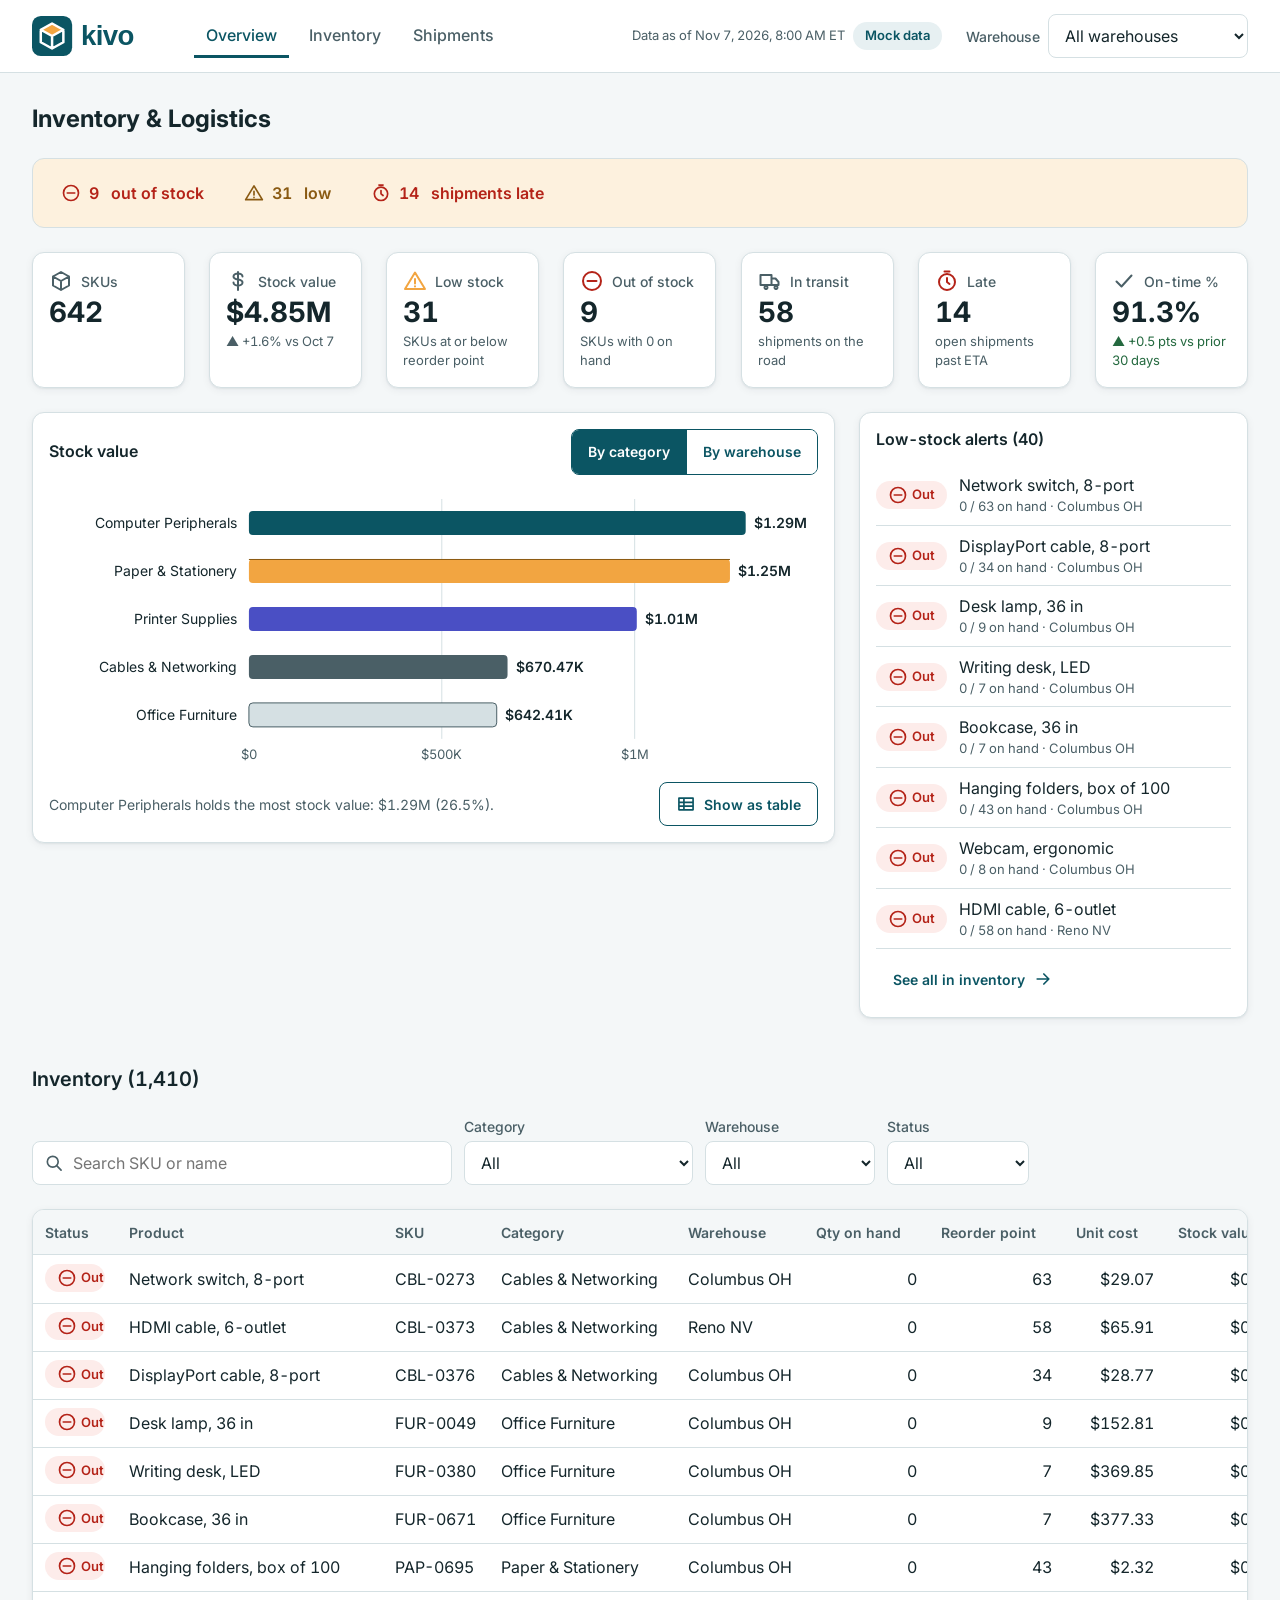
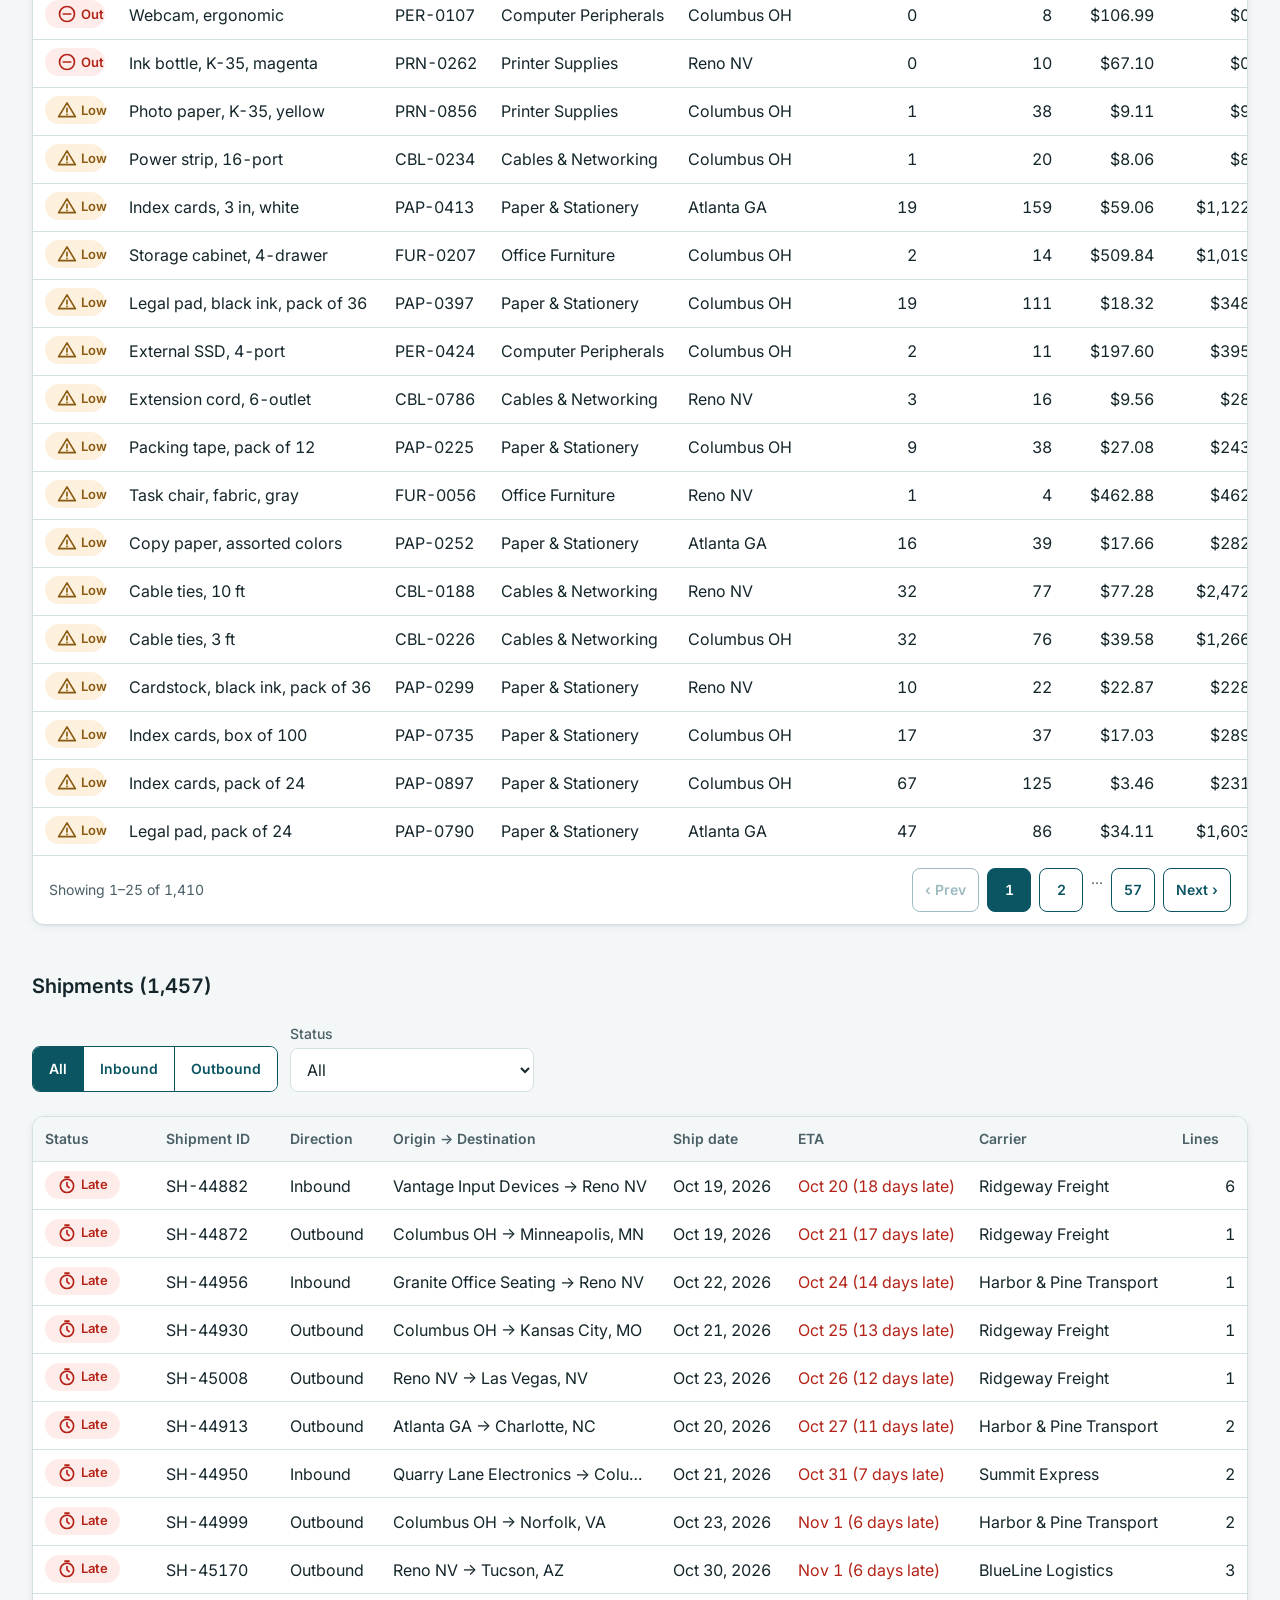
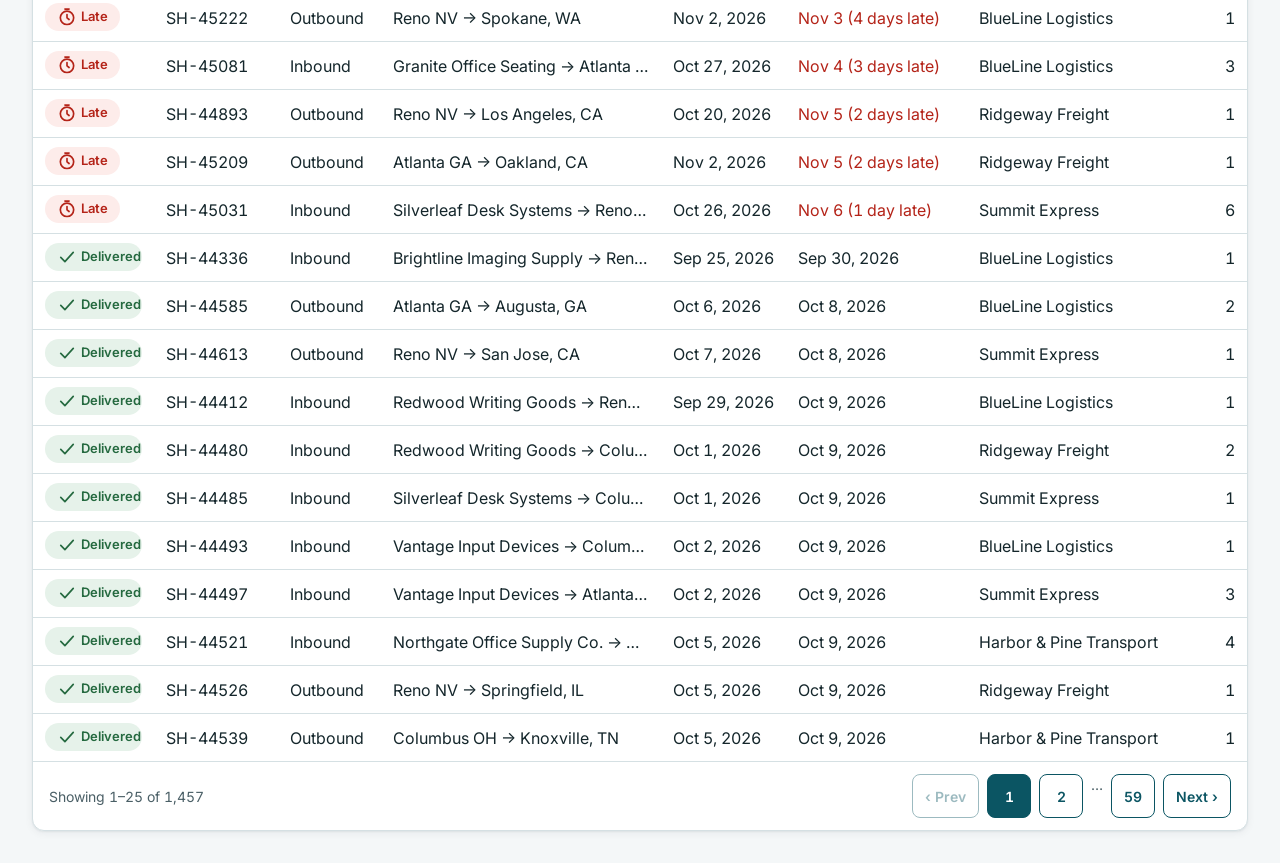
==== index.html @ 6fc989bb "Add dashboard v1 Builds v1 exactly from SPEC.md: all 8 Must features (KPI tiles, warehouse switcher," ====
<!doctype html>
<html lang="en">
<head>
  <meta charset="utf-8">
  <meta name="viewport" content="width=device-width, initial-scale=1">
  <title>Kivo · Inventory & Logistics</title>
  <meta name="description" content="Kivo inventory and logistics dashboard (mock data).">
  <link rel="icon" type="image/svg+xml" href="assets/logo-icon.svg">
  <link rel="apple-touch-icon" href="assets/logo.png">
  <link rel="preconnect" href="https://fonts.googleapis.com">
  <link rel="preconnect" href="https://fonts.gstatic.com" crossorigin>
  <link rel="stylesheet" href="https://fonts.googleapis.com/css2?family=Inter:wght@400;500;600;700&display=swap">
  <link rel="stylesheet" href="css/styles.css">
  <script type="module" src="js/main.js"></script>
</head>
<body>
  <svg xmlns="http://www.w3.org/2000/svg" class="sprite" aria-hidden="true" focusable="false">
    <symbol id="i-box" viewBox="0 0 24 24"><path d="M12 3 20 7.5v9L12 21l-8-4.5v-9Z M4 7.5 12 12l8-4.5 M12 12v9"/></symbol>
    <symbol id="i-dollar" viewBox="0 0 24 24"><path d="M12 3v18 M16.5 7.5c0-1.7-2-3-4.5-3s-4.5 1.3-4.5 3 2 2.6 4.5 3 4.5 1.3 4.5 3-2 3-4.5 3-4.5-1.3-4.5-3"/></symbol>
    <symbol id="i-warn" viewBox="0 0 24 24"><path d="M12 3.5 22 20H2Z M12 10v4.5 M12 17.2v.3"/></symbol>
    <symbol id="i-out" viewBox="0 0 24 24"><circle cx="12" cy="12" r="9"/><path d="M7.5 12h9"/></symbol>
    <symbol id="i-truck" viewBox="0 0 24 24"><path d="M2.5 6h11v10h-11Z M13.5 9.5h4l3 3.5V16h-7 M6.5 18.5a1.5 1.5 0 1 0 0-.01 M16.5 18.5a1.5 1.5 0 1 0 0-.01"/></symbol>
    <symbol id="i-clock" viewBox="0 0 24 24"><circle cx="12" cy="13" r="8"/><path d="M12 9v4l2.5 2 M9.5 2.5h5"/></symbol>
    <symbol id="i-check" viewBox="0 0 24 24"><path d="M4.5 12.5 9.5 17.5 19.5 6.5"/></symbol>
    <symbol id="i-calendar" viewBox="0 0 24 24"><path d="M3.5 5.5h17v15h-17Z M3.5 10h17 M8 3v4 M16 3v4"/></symbol>
    <symbol id="i-search" viewBox="0 0 24 24"><circle cx="10.5" cy="10.5" r="6.5"/><path d="m15.5 15.5 5 5"/></symbol>
    <symbol id="i-close" viewBox="0 0 24 24"><path d="M6 6l12 12 M18 6 6 18"/></symbol>
    <symbol id="i-retry" viewBox="0 0 24 24"><path d="M4 12a8 8 0 1 0 2.4-5.7 M4 4v4.5h4.5"/></symbol>
    <symbol id="i-table" viewBox="0 0 24 24"><path d="M3.5 5h17v14h-17Z M3.5 10h17 M3.5 14.5h17 M9.5 5v14"/></symbol>
    <symbol id="i-arrow" viewBox="0 0 24 24"><path d="M5 12h14 M13 6l6 6-6 6"/></symbol>
  </svg>

  <a class="skip-link" href="#main">Skip to content</a>

  <header class="site-header">
    <div class="site-header__inner">
      <a class="brand" href="#overview" aria-label="Kivo, go to overview">
        <img src="assets/logo.svg" alt="Kivo" width="138" height="40">
      </a>
      <nav class="section-nav" aria-label="Sections">
        <a href="#overview" class="section-nav__link" aria-current="true">Overview</a>
        <a href="#inventory" class="section-nav__link">Inventory</a>
        <a href="#shipments" class="section-nav__link">Shipments</a>
      </nav>
      <p class="data-asof">
        <span id="data-asof-text">Data as of …</span>
        <span class="badge badge--mock">Mock data</span>
        <span class="badge badge--stale" id="stale-badge" hidden>Stale</span>
      </p>
      <div class="wh-switch">
        <label for="wh-select">Warehouse</label>
        <select id="wh-select">
          <option value="ALL">All warehouses</option>
        </select>
      </div>
    </div>
  </header>

  <div class="banner banner--error" id="error-banner" role="alert" hidden>
    <svg class="icon" aria-hidden="true"><use href="#i-warn"/></svg>
    <span id="error-text">Couldn't load dashboard data.</span>
    <button type="button" class="btn btn--primary" id="retry-btn">
      <svg class="icon" aria-hidden="true"><use href="#i-retry"/></svg>Retry
    </button>
  </div>

  <main id="main" class="page">
    <p class="visually-hidden" id="live" aria-live="polite"></p>

    <section id="overview" class="section" aria-labelledby="overview-title">
      <h1 id="overview-title" class="page-title">Inventory &amp; Logistics</h1>

      <div class="alerts-strip" id="alerts-strip" hidden>
        <button type="button" class="alerts-strip__item status-text--out" data-action="filter-out">
          <svg class="icon" aria-hidden="true"><use href="#i-out"/></svg><span data-count="out">0</span>&nbsp;out of stock
        </button>
        <button type="button" class="alerts-strip__item status-text--low" data-action="filter-low">
          <svg class="icon" aria-hidden="true"><use href="#i-warn"/></svg><span data-count="low">0</span>&nbsp;low
        </button>
        <button type="button" class="alerts-strip__item status-text--late" data-action="filter-late">
          <svg class="icon" aria-hidden="true"><use href="#i-clock"/></svg><span data-count="late">0</span>&nbsp;shipments late
        </button>
      </div>

      <ul class="kpis" id="kpis" aria-label="Key figures"></ul>

      <div class="overview-grid">
        <section class="card chart-card" aria-labelledby="chart-title">
          <div class="card__head">
            <h3 id="chart-title" class="card__title">Stock value</h3>
            <div class="segmented" role="group" aria-label="Group stock value">
              <button type="button" class="segmented__btn" data-chart-mode="category" aria-pressed="true">By category</button>
              <button type="button" class="segmented__btn" data-chart-mode="warehouse" aria-pressed="false">By warehouse</button>
            </div>
          </div>
          <div class="chart" id="chart"></div>
          <div class="chart-table" id="chart-table" hidden></div>
          <div class="chart-foot">
            <p class="chart-summary" id="chart-summary"></p>
            <button type="button" class="btn btn--secondary" id="chart-table-toggle" aria-pressed="false">
              <svg class="icon" aria-hidden="true"><use href="#i-table"/></svg><span>Show as table</span>
            </button>
          </div>
        </section>

        <section class="card alerts-panel" aria-labelledby="alerts-title">
          <div class="card__head">
            <h3 id="alerts-title" class="card__title">Low-stock alerts (<span id="alerts-count">0</span>)</h3>
          </div>
          <ul class="alerts-list" id="alerts-list"></ul>
          <button type="button" class="btn btn--ghost" id="alerts-see-all">
            See all in inventory<svg class="icon" aria-hidden="true"><use href="#i-arrow"/></svg>
          </button>
        </section>
      </div>
    </section>

    <section id="inventory" class="section" aria-labelledby="inventory-title">
      <h2 id="inventory-title" class="section__title">Inventory (<span id="inv-count">0</span>)</h2>
      <div class="filters" role="search">
        <div class="field field--search">
          <label for="inv-search" class="visually-hidden">Search SKU or name</label>
          <svg class="icon field__icon" aria-hidden="true"><use href="#i-search"/></svg>
          <input id="inv-search" type="search" placeholder="Search SKU or name" autocomplete="off">
        </div>
        <div class="field">
          <label for="inv-category">Category</label>
          <select id="inv-category"><option value="">All</option></select>
        </div>
        <div class="field">
          <label for="inv-warehouse">Warehouse <span class="field__note" id="inv-wh-note" hidden>(set in header)</span></label>
          <select id="inv-warehouse"><option value="">All</option></select>
        </div>
        <div class="field">
          <label for="inv-status">Status</label>
          <select id="inv-status">
            <option value="">All</option>
            <option value="in">In stock</option>
            <option value="low">Low</option>
            <option value="out">Out</option>
            <option value="lowout">Low + Out</option>
          </select>
        </div>
        <button type="button" class="btn btn--ghost" id="inv-clear" hidden>Clear filters</button>
      </div>
      <div class="card table-card" id="inv-card"></div>
    </section>

    <section id="shipments" class="section" aria-labelledby="shipments-title">
      <h2 id="shipments-title" class="section__title">Shipments (<span id="sh-count">0</span>)</h2>
      <div class="filters">
        <div class="segmented" role="group" aria-label="Direction">
          <button type="button" class="segmented__btn" data-direction="" aria-pressed="true">All</button>
          <button type="button" class="segmented__btn" data-direction="inbound" aria-pressed="false">Inbound</button>
          <button type="button" class="segmented__btn" data-direction="outbound" aria-pressed="false">Outbound</button>
        </div>
        <div class="field">
          <label for="sh-status">Status</label>
          <select id="sh-status">
            <option value="">All</option>
            <option value="scheduled">Scheduled</option>
            <option value="in_transit">In transit</option>
            <option value="late">Late</option>
            <option value="delivered">Delivered (last 30 days)</option>
          </select>
        </div>
        <button type="button" class="btn btn--ghost" id="sh-clear" hidden>Clear filters</button>
      </div>
      <div class="card table-card" id="sh-card"></div>
    </section>
  </main>

  <dialog class="detail" id="detail" aria-labelledby="detail-title">
    <div class="detail__head">
      <h2 id="detail-title" class="detail__title"></h2>
      <button type="button" class="btn btn--ghost" id="detail-close">
        <svg class="icon" aria-hidden="true"><use href="#i-close"/></svg>Close
      </button>
    </div>
    <div class="detail__body" id="detail-body"></div>
  </dialog>
</body>
</html>
---- css/styles.css ----
/* Kivo Inventory & Logistics dashboard. Every value comes from SPEC.md §5. */
@layer reset, tokens, layout, components, utilities;

@layer reset {
  *, *::before, *::after { box-sizing: border-box; }
  * { margin: 0; }
  html { -webkit-text-size-adjust: 100%; text-size-adjust: 100%; }
  body { min-height: 100vh; line-height: 1.5; -webkit-font-smoothing: antialiased; }
  img, svg { display: block; max-width: 100%; }
  input, button, select { font: inherit; color: inherit; }
  table { border-collapse: collapse; }
  dialog { padding: 0; border: 0; }
}

@layer tokens {
  :root {
    /* Palette (SPEC §5.2): the only 17 colours allowed */
    --teal-700: #0B5563;
    --teal-800: #08414C;
    --teal-50: #E7F0F2;
    --amber-500: #F2A541;
    --amber-800: #8A5A12;
    --amber-50: #FDF1DE;
    --indigo-600: #4A4FC4;
    --green-700: #24693F;
    --green-50: #E6F2EA;
    --red-700: #B42318;
    --red-800: #8F1D13;
    --red-50: #FDECEA;
    --ink-900: #14262B;
    --ink-600: #4A5F66;
    --line-200: #D5E0E3;
    --page-50: #F4F7F8;
    --white: #FFFFFF;

    /* Spacing scale (SPEC §5.5) */
    --space-1: 4px;
    --space-2: 8px;
    --space-3: 12px;
    --space-4: 16px;
    --space-5: 24px;
    --space-6: 32px;
    --space-7: 48px;

    /* Radius */
    --radius-card: 12px;
    --radius-control: 8px;
    --radius-pill: 999px;
    --radius-dialog: 16px;

    /* Shadow (ink-900 transparency only) */
    --shadow-card: 0 1px 2px rgba(20, 38, 43, 0.06), 0 2px 8px rgba(20, 38, 43, 0.06);
    --shadow-dialog: 0 2px 4px rgba(20, 38, 43, 0.12), 0 4px 16px rgba(20, 38, 43, 0.12);
    --backdrop: rgba(20, 38, 43, 0.4);

    /* Type (SPEC §5.4): phone → desktop via clamp() */
    --font: "Inter", system-ui, "Segoe UI", Roboto, Arial, sans-serif;
    --fs-kpi: clamp(28px, 1.6vw + 18px, 32px);
    --fs-h1: clamp(20px, 1vw + 14px, 24px);
    --fs-h2: clamp(18px, 0.5vw + 15px, 20px);
    --fs-body: 16px;
    --fs-label: 14px;
    --fs-caption: 13px;

    /* Sizes */
    --target: 44px;
    --icon-inline: 20px;
    --icon-kpi: 24px;
    --header-h: 72px;
    --row-h: 48px;
    --page-pad: var(--space-4);
    --gap: var(--space-4);
    --max-w: 1360px;

    --ease: cubic-bezier(0.16, 1, 0.3, 1);
  }

  @media (min-width: 600px) {
    :root { --page-pad: var(--space-5); --gap: var(--space-5); --row-h: 56px; }
  }
  @media (min-width: 1024px) {
    :root { --page-pad: var(--space-6); --row-h: 48px; }
  }
}

@layer layout {
  body {
    font-family: var(--font);
    font-size: var(--fs-body);
    color: var(--ink-900);
    background: var(--page-50);
    font-variant-numeric: tabular-nums;
  }

  .site-header {
    position: sticky;
    inset-block-start: 0;
    z-index: 20;
    background: var(--white);
    border-block-end: 1px solid var(--line-200);
  }
  .site-header__inner {
    max-width: var(--max-w);
    margin-inline: auto;
    padding-inline: var(--page-pad);
    display: grid;
    grid-template-columns: auto 1fr;
    grid-template-areas:
      "brand asof"
      "wh wh"
      "nav nav";
    align-items: center;
    column-gap: var(--space-4);
  }
  .brand { grid-area: brand; padding-block: var(--space-3); }
  .data-asof { grid-area: asof; justify-self: end; }
  .wh-switch { grid-area: wh; padding-block-end: var(--space-2); }
  .section-nav { grid-area: nav; }

  @media (min-width: 600px) {
    .site-header__inner {
      grid-template-columns: auto 1fr auto;
      grid-template-areas:
        "brand asof wh"
        "nav nav nav";
    }
    .wh-switch { padding-block-end: 0; }
  }
  @media (min-width: 1024px) {
    .site-header__inner {
      min-height: var(--header-h);
      grid-template-columns: auto auto 1fr auto;
      grid-template-areas: "brand nav asof wh";
      column-gap: var(--space-5);
    }
  }

  .page {
    max-width: var(--max-w);
    margin-inline: auto;
    padding: var(--page-pad);
    display: grid;
    gap: var(--space-7);
  }
  .section { display: grid; gap: var(--gap); scroll-margin-top: 88px; min-width: 0; }

  .kpis {
    list-style: none;
    padding: 0;
    display: grid;
    gap: var(--gap);
    grid-template-columns: repeat(2, minmax(0, 1fr));
  }
  .kpis > li:last-child { grid-column: span 2; }
  @media (min-width: 600px) {
    .kpis { grid-template-columns: repeat(4, minmax(0, 1fr)); }
    .kpis > li:last-child { grid-column: auto; }
  }
  @media (min-width: 1024px) {
    .kpis { grid-template-columns: repeat(12, minmax(0, 1fr)); }
    .kpis > li { grid-column: span 3; }
    .kpis > li:nth-child(n + 5) { grid-column: span 4; }
    .kpis > li:last-child { grid-column: span 4; }
  }
  @media (min-width: 1280px) {
    .kpis { grid-template-columns: repeat(7, minmax(0, 1fr)); }
    .kpis > li, .kpis > li:nth-child(n + 5), .kpis > li:last-child { grid-column: auto; }
  }

  .overview-grid { display: grid; gap: var(--gap); min-width: 0; }
  @media (min-width: 1024px) {
    .overview-grid { grid-template-columns: repeat(12, minmax(0, 1fr)); align-items: start; }
    .chart-card { grid-column: span 8; }
    .alerts-panel { grid-column: span 4; }
  }

  .filters { display: flex; flex-wrap: wrap; gap: var(--space-3); align-items: end; }
}

@layer components {
  /* Focus ring (SPEC §6.11) */
  :focus-visible { outline: 3px solid var(--teal-700); outline-offset: 2px; }

  ::selection { background: var(--teal-50); color: var(--ink-900); }

  .icon {
    inline-size: var(--icon-inline);
    block-size: var(--icon-inline);
    flex: none;
    fill: none;
    stroke: currentColor;
    stroke-width: 2;
    stroke-linecap: round;
    stroke-linejoin: round;
  }

  .skip-link {
    position: absolute;
    inset-inline-start: var(--space-4);
    inset-block-start: -100px;
    z-index: 50;
    background: var(--teal-700);
    color: var(--white);
    padding: var(--space-3) var(--space-4);
    border-radius: var(--radius-control);
    min-height: var(--target);
  }
  .skip-link:focus { inset-block-start: var(--space-2); }

  /* Header pieces */
  .brand { display: inline-flex; align-items: center; min-height: var(--target); }
  .brand img { block-size: 40px; inline-size: auto; }

  .section-nav {
    display: flex;
    gap: var(--space-2);
    overflow-x: auto;
    scrollbar-width: none;
    border-block-start: 1px solid var(--line-200);
  }
  @media (min-width: 1024px) { .section-nav { border-block-start: 0; overflow: visible; } }
  .section-nav__link {
    display: inline-flex;
    align-items: center;
    min-height: var(--target);
    padding-inline: var(--space-3);
    color: var(--ink-600);
    font-size: var(--fs-body);
    font-weight: 500;
    text-decoration: none;
    white-space: nowrap;
    border-block-end: 3px solid transparent;
    transition: color 150ms var(--ease), border-color 150ms var(--ease);
  }
  .section-nav__link:hover { color: var(--teal-700); }
  .section-nav__link[aria-current="true"] { color: var(--teal-700); border-block-end-color: var(--teal-700); }

  .data-asof {
    display: flex;
    flex-wrap: wrap;
    justify-content: flex-end;
    align-items: center;
    gap: var(--space-2);
    font-size: var(--fs-caption);
    color: var(--ink-600);
    text-align: end;
  }

  .wh-switch { display: flex; align-items: center; gap: var(--space-2); }
  .wh-switch label { font-size: var(--fs-label); font-weight: 500; color: var(--ink-600); }
  .wh-switch select { flex: 1; min-width: 200px; }
  @media (min-width: 600px) { .wh-switch select { flex: none; } }

  select, input[type="search"] {
    min-height: var(--target);
    border: 1px solid var(--line-200);
    border-radius: var(--radius-control);
    background-color: var(--white);
    color: var(--ink-900);
    padding-inline: var(--space-3);
    font-size: var(--fs-body);
  }
  select { cursor: pointer; padding-inline-end: var(--space-6); }
  select:hover, input[type="search"]:hover { border-color: var(--ink-600); }
  select:disabled { opacity: 0.4; cursor: not-allowed; }

  /* Badges */
  .badge {
    display: inline-flex;
    align-items: center;
    gap: var(--space-1);
    min-height: 28px;
    padding-inline: var(--space-3);
    border-radius: var(--radius-pill);
    font-size: var(--fs-caption);
    font-weight: 600;
    white-space: nowrap;
  }
  .badge--mock { background: var(--teal-50); color: var(--teal-700); }
  .badge--stale { background: var(--amber-50); color: var(--amber-800); }
  .badge--in, .badge--delivered { background: var(--green-50); color: var(--green-700); }
  .badge--low { background: var(--amber-50); color: var(--amber-800); }
  .badge--low .icon { color: var(--amber-800); }
  .badge--out, .badge--late { background: var(--red-50); color: var(--red-700); }
  .badge--in_transit, .badge--scheduled { background: var(--teal-50); color: var(--teal-700); }

  .status-text--out, .status-text--late { color: var(--red-700); }
  .status-text--low { color: var(--amber-800); }

  /* Buttons (SPEC §6.11) */
  .btn {
    display: inline-flex;
    align-items: center;
    justify-content: center;
    gap: var(--space-2);
    min-height: var(--target);
    min-width: 96px;
    padding-inline: var(--space-4);
    border-radius: var(--radius-control);
    border: 1px solid transparent;
    font-size: var(--fs-label);
    font-weight: 600;
    cursor: pointer;
    background: transparent;
    transition: background-color 150ms var(--ease), color 150ms var(--ease), transform 100ms var(--ease);
  }
  .btn:active { transform: scale(0.98); }
  .btn[aria-disabled="true"], .btn:disabled { opacity: 0.4; cursor: not-allowed; }
  .btn--primary { background: var(--teal-700); color: var(--white); }
  .btn--primary:hover, .btn--primary:active { background: var(--teal-800); }
  .btn--secondary { background: var(--white); color: var(--teal-700); border-color: var(--teal-700); }
  .btn--secondary:hover { background: var(--teal-50); }
  .btn--ghost { color: var(--teal-700); }
  .btn--ghost:hover { background: var(--teal-50); }

  .segmented { display: inline-flex; border: 1px solid var(--teal-700); border-radius: var(--radius-control); overflow: hidden; }
  .segmented__btn {
    min-height: var(--target);
    min-width: 44px;
    padding-inline: var(--space-4);
    border: 0;
    background: var(--white);
    color: var(--teal-700);
    font-size: var(--fs-label);
    font-weight: 600;
    cursor: pointer;
    transition: background-color 150ms var(--ease);
  }
  .segmented__btn + .segmented__btn { border-inline-start: 1px solid var(--teal-700); }
  .segmented__btn:hover { background: var(--teal-50); }
  .segmented__btn[aria-pressed="true"] { background: var(--teal-700); color: var(--white); }

  /* Titles */
  .page-title { font-size: var(--fs-h1); font-weight: 700; line-height: 1.2; }
  .section__title { font-size: var(--fs-h2); font-weight: 600; line-height: 1.3; }
  .card__title { font-size: var(--fs-body); font-weight: 600; line-height: 1.3; }

  /* Banners */
  .banner {
    display: flex;
    flex-wrap: wrap;
    align-items: center;
    gap: var(--space-3);
    max-width: var(--max-w);
    margin: var(--space-4) auto 0;
    margin-inline: max(var(--page-pad), calc((100% - var(--max-w)) / 2 + var(--page-pad)));
    padding: var(--space-3) var(--space-4);
    border-radius: var(--radius-card);
  }
  .banner--error { background: var(--red-50); color: var(--red-700); border: 1px solid var(--red-700); }
  .banner--error span { flex: 1 1 200px; }

  /* Alerts strip */
  .alerts-strip {
    display: flex;
    flex-wrap: wrap;
    gap: var(--space-2) var(--space-4);
    background: var(--amber-50);
    border: 1px solid var(--line-200);
    border-radius: var(--radius-card);
    padding: var(--space-3) var(--space-4);
  }
  .alerts-strip[hidden] { display: none; }
  .alerts-strip__item {
    display: inline-flex;
    align-items: center;
    gap: var(--space-2);
    min-height: var(--target);
    padding-inline: var(--space-3);
    border: 0;
    border-radius: var(--radius-control);
    background: transparent;
    font-size: var(--fs-body);
    font-weight: 600;
    cursor: pointer;
  }
  .alerts-strip__item:hover { background: var(--white); }
  @media (max-width: 599px) {
    .alerts-strip { flex-direction: column; }
    .alerts-strip__item { width: 100%; }
  }

  /* Cards */
  .card {
    background: var(--white);
    border: 1px solid var(--line-200);
    border-radius: var(--radius-card);
    box-shadow: var(--shadow-card);
    min-width: 0;
  }
  .card__head {
    display: flex;
    flex-wrap: wrap;
    justify-content: space-between;
    align-items: center;
    gap: var(--space-3);
    padding: var(--space-4);
  }

  /* KPI tiles (SPEC §6.3) */
  .kpi { container-type: inline-size; height: 100%; }
  .kpi__body {
    display: grid;
    align-content: start;
    gap: var(--space-1);
    min-height: 112px;
    height: 100%;
    width: 100%;
    padding: var(--space-4);
    text-align: start;
    background: var(--white);
    border: 1px solid var(--line-200);
    border-radius: var(--radius-card);
    box-shadow: var(--shadow-card);
  }
  button.kpi__body { cursor: pointer; transition: border-color 150ms var(--ease); }
  button.kpi__body:hover { border-color: var(--teal-700); }
  .kpi__label {
    display: flex;
    align-items: center;
    gap: var(--space-2);
    font-size: var(--fs-label);
    font-weight: 500;
    color: var(--ink-600);
  }
  .kpi__label .icon { inline-size: var(--icon-kpi); block-size: var(--icon-kpi); }
  .kpi__icon--low { color: var(--amber-500); }
  .kpi__icon--out, .kpi__icon--late { color: var(--red-700); }
  .kpi__value { font-size: var(--fs-kpi); font-weight: 700; line-height: 1.1; color: var(--ink-900); }
  .kpi__delta { font-size: var(--fs-caption); color: var(--ink-600); }
  .delta--up { color: var(--green-700); }
  .delta--down { color: var(--red-700); }
  .delta--neutral { color: var(--ink-600); }
  @container (max-width: 160px) { .kpi__value { font-size: 28px; } }

  /* Chart (SPEC §6.9) */
  .chart { padding: 0 var(--space-4); }
  .chart svg { width: 100%; height: auto; overflow: visible; }
  .chart .bar { cursor: pointer; }
  .chart .bar:focus { outline: none; }
  .chart .bar:focus-visible .bar__rect { stroke: var(--teal-700); stroke-width: 3; }
  .chart .bar__label { font-size: 14px; fill: var(--ink-900); font-family: var(--font); }
  .chart .bar__value { font-size: 14px; font-weight: 600; fill: var(--ink-900); font-family: var(--font); }
  .chart .axis-label { font-size: 13px; fill: var(--ink-600); font-family: var(--font); }
  .chart .gridline { stroke: var(--line-200); stroke-width: 1; }
  .chart-wrap { position: relative; }
  .tooltip {
    position: absolute;
    z-index: 30;
    max-width: 260px;
    padding: var(--space-2) var(--space-3);
    background: var(--white);
    color: var(--ink-900);
    border: 1px solid var(--line-200);
    border-radius: var(--radius-control);
    box-shadow: var(--shadow-dialog);
    font-size: var(--fs-label);
    pointer-events: none;
    animation: fade 150ms var(--ease);
  }
  .chart-foot {
    display: flex;
    flex-wrap: wrap;
    justify-content: space-between;
    align-items: center;
    gap: var(--space-3);
    padding: var(--space-4);
  }
  .chart-summary { font-size: var(--fs-label); color: var(--ink-600); flex: 1 1 240px; }
  .chart-table { padding: 0 var(--space-4); overflow-x: auto; }

  /* Alerts panel (SPEC §6.8) */
  .alerts-panel { display: grid; }
  .alerts-panel > .btn { justify-self: start; margin: var(--space-2) var(--space-4) var(--space-4); }
  .alerts-list { list-style: none; padding: 0 var(--space-4); }
  .alerts-list li {
    display: grid;
    grid-template-columns: auto minmax(0, 1fr);
    column-gap: var(--space-3);
    align-items: center;
    min-height: 56px;
    padding-block: var(--space-2);
    border-block-end: 1px solid var(--line-200);
  }
  .alerts-list .badge { grid-row: span 2; }
  .alerts-list__name { white-space: nowrap; overflow: hidden; text-overflow: ellipsis; font-size: var(--fs-body); }
  .alerts-list__meta { font-size: var(--fs-caption); color: var(--ink-600); }
  .alerts-list__empty { color: var(--green-700); display: flex; gap: var(--space-2); align-items: center; padding-block: var(--space-4); }

  /* Fields */
  .field { display: grid; gap: var(--space-1); }
  .field label { font-size: var(--fs-label); font-weight: 500; color: var(--ink-600); }
  .field__note { font-weight: 400; font-size: var(--fs-caption); }
  .field--search { position: relative; flex: 1 1 280px; max-width: 420px; }
  .field--search input { width: 100%; min-width: 0; padding-inline-start: 40px; }
  .field__icon { position: absolute; inset-inline-start: var(--space-3); inset-block-end: 12px; color: var(--ink-600); }
  @media (max-width: 599px) {
    .filters > .field, .filters > .segmented { flex: 1 1 100%; max-width: none; }
    .filters select { width: 100%; }
    .segmented__btn { flex: 1; }
  }

  /* Tables (SPEC §6.5, §6.6) */
  .table-card { overflow: hidden; }
  .table-scroll { overflow-x: auto; }
  .data-table { width: 100%; font-size: var(--fs-body); }
  .data-table caption { text-align: start; }
  .data-table th {
    position: sticky;
    inset-block-start: 0;
    background: var(--page-50);
    color: var(--ink-600);
    font-size: var(--fs-label);
    font-weight: 600;
    text-align: start;
    white-space: nowrap;
    border-block-end: 1px solid var(--line-200);
    padding: 0;
  }
  .data-table th.num, .data-table td.num { text-align: end; }
  .sort-btn {
    display: inline-flex;
    align-items: center;
    gap: var(--space-1);
    width: 100%;
    min-height: var(--target);
    padding: 0 var(--space-3);
    border: 0;
    background: transparent;
    color: inherit;
    font: inherit;
    cursor: pointer;
    justify-content: inherit;
  }
  th.num .sort-btn { justify-content: flex-end; }
  .sort-btn:hover { color: var(--teal-700); }
  .sort-btn__arrow { font-size: 12px; min-width: 12px; }
  .data-table td {
    height: var(--row-h);
    padding: 0 var(--space-3);
    border-block-end: 1px solid var(--line-200);
    white-space: nowrap;
  }
  .data-table td.truncate { max-width: 280px; overflow: hidden; text-overflow: ellipsis; }
  .data-table tbody tr { cursor: pointer; transition: background-color 150ms var(--ease); }
  .data-table tbody tr:hover, .data-table tbody tr:focus-visible { background: var(--teal-50); }
  .data-table tbody tr:focus-visible { outline-offset: -3px; }
  .eta-late { color: var(--red-700); }

  /* Columns hidden on tablet; they live in the row-detail dialog (SPEC §3) */
  @media (max-width: 1023px) { .data-table .col-desktop { display: none; } }

  /* Card list on phone */
  .card-list { list-style: none; padding: 0; display: none; }
  @media (max-width: 599px) {
    .table-scroll { display: none; }
    .card-list { display: block; }
  }
  .card-list li {
    display: grid;
    gap: var(--space-1);
    padding: var(--space-3) var(--space-4);
    border-block-end: 1px solid var(--line-200);
    cursor: pointer;
    min-height: var(--target);
  }
  .card-list li:hover, .card-list li:focus-visible { background: var(--teal-50); }
  .card-list__name {
    font-weight: 600;
    display: -webkit-box;
    -webkit-line-clamp: 2;
    -webkit-box-orient: vertical;
    overflow: hidden;
  }
  .card-list__meta { font-size: var(--fs-caption); color: var(--ink-600); }
  .card-list__row { display: flex; flex-wrap: wrap; gap: var(--space-2); align-items: center; justify-content: space-between; }

  .pager {
    display: flex;
    flex-wrap: wrap;
    align-items: center;
    justify-content: space-between;
    gap: var(--space-3);
    padding: var(--space-3) var(--space-4);
    font-size: var(--fs-label);
    color: var(--ink-600);
  }
  .pager__btns { display: flex; flex-wrap: wrap; gap: var(--space-2); }
  .pager .btn { min-width: 44px; padding-inline: var(--space-3); }
  .pager .btn[aria-current="page"] { background: var(--teal-700); color: var(--white); }

  .empty {
    display: grid;
    justify-items: center;
    gap: var(--space-3);
    padding: var(--space-7) var(--space-4);
    text-align: center;
    color: var(--ink-600);
  }
  .empty .icon { inline-size: 24px; block-size: 24px; }

  /* Skeletons (SPEC §8) */
  .skeleton {
    background: var(--teal-50);
    border-radius: var(--radius-card);
    animation: pulse 1.2s ease-in-out infinite;
  }
  .skeleton--tile { min-height: 112px; }
  .skeleton--chart { min-height: 280px; margin: 0 var(--space-4) var(--space-4); }
  .skeleton--row { height: 40px; margin: var(--space-2) var(--space-4); border-radius: var(--radius-control); }

  /* Dialog (SPEC §6.7) */
  .detail {
    width: min(560px, calc(100% - 2 * var(--space-4)));
    max-height: calc(100% - 2 * var(--space-6));
    border-radius: var(--radius-dialog);
    background: var(--white);
    color: var(--ink-900);
    box-shadow: var(--shadow-dialog);
  }
  .detail[open] { animation: fade 150ms var(--ease); }
  .detail::backdrop { background: var(--backdrop); }
  @media (max-width: 599px) {
    .detail { width: 100%; max-width: 100%; height: 100%; max-height: 100%; border-radius: 0; }
  }
  .detail__head {
    position: sticky;
    inset-block-start: 0;
    display: flex;
    justify-content: space-between;
    align-items: center;
    gap: var(--space-3);
    padding: var(--space-4);
    background: var(--white);
    border-block-end: 1px solid var(--line-200);
  }
  .detail__title { font-size: var(--fs-h2); font-weight: 600; }
  .detail__body { padding: var(--space-4); display: grid; gap: var(--space-4); }
  .detail dl { display: grid; grid-template-columns: minmax(120px, auto) 1fr; gap: var(--space-2) var(--space-4); }
  .detail dt { color: var(--ink-600); font-size: var(--fs-label); font-weight: 500; }
  .detail dd { overflow-wrap: anywhere; }
  .detail h3 { font-size: var(--fs-body); font-weight: 600; }
  .detail ul { padding-inline-start: var(--space-5); display: grid; gap: var(--space-1); }

  @keyframes pulse { 50% { opacity: 0.5; } }
  @keyframes fade { from { opacity: 0; } to { opacity: 1; } }
}

@layer utilities {
  .visually-hidden {
    position: absolute !important;
    width: 1px;
    height: 1px;
    padding: 0;
    margin: -1px;
    overflow: hidden;
    clip: rect(0 0 0 0);
    white-space: nowrap;
    border: 0;
  }
  [hidden] { display: none !important; }
  .sprite { position: absolute; width: 0; height: 0; overflow: hidden; }

  @media (prefers-reduced-motion: reduce) {
    *, *::before, *::after {
      animation-duration: 0.01ms !important;
      animation-iteration-count: 1 !important;
      transition-duration: 0.01ms !important;
      scroll-behavior: auto !important;
    }
    .btn:active { transform: none; }
  }
  html { scroll-behavior: smooth; }
}
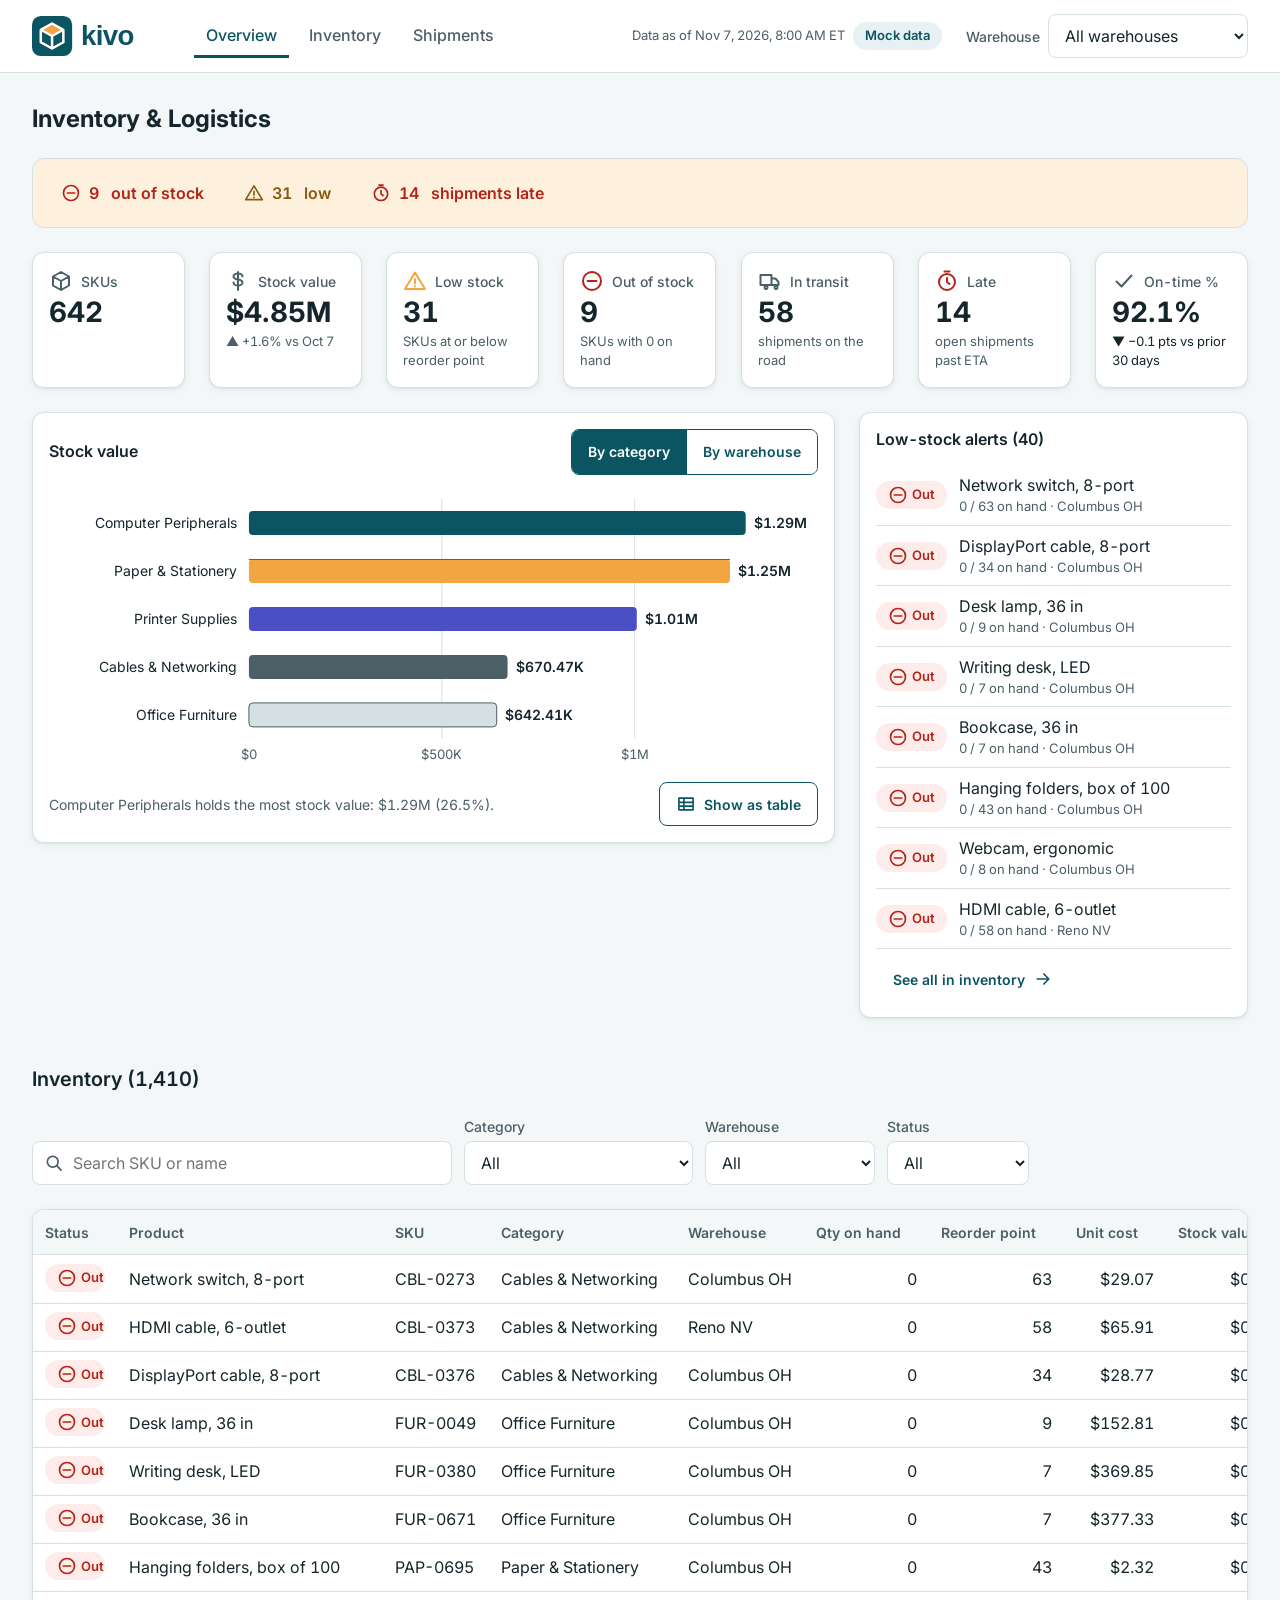
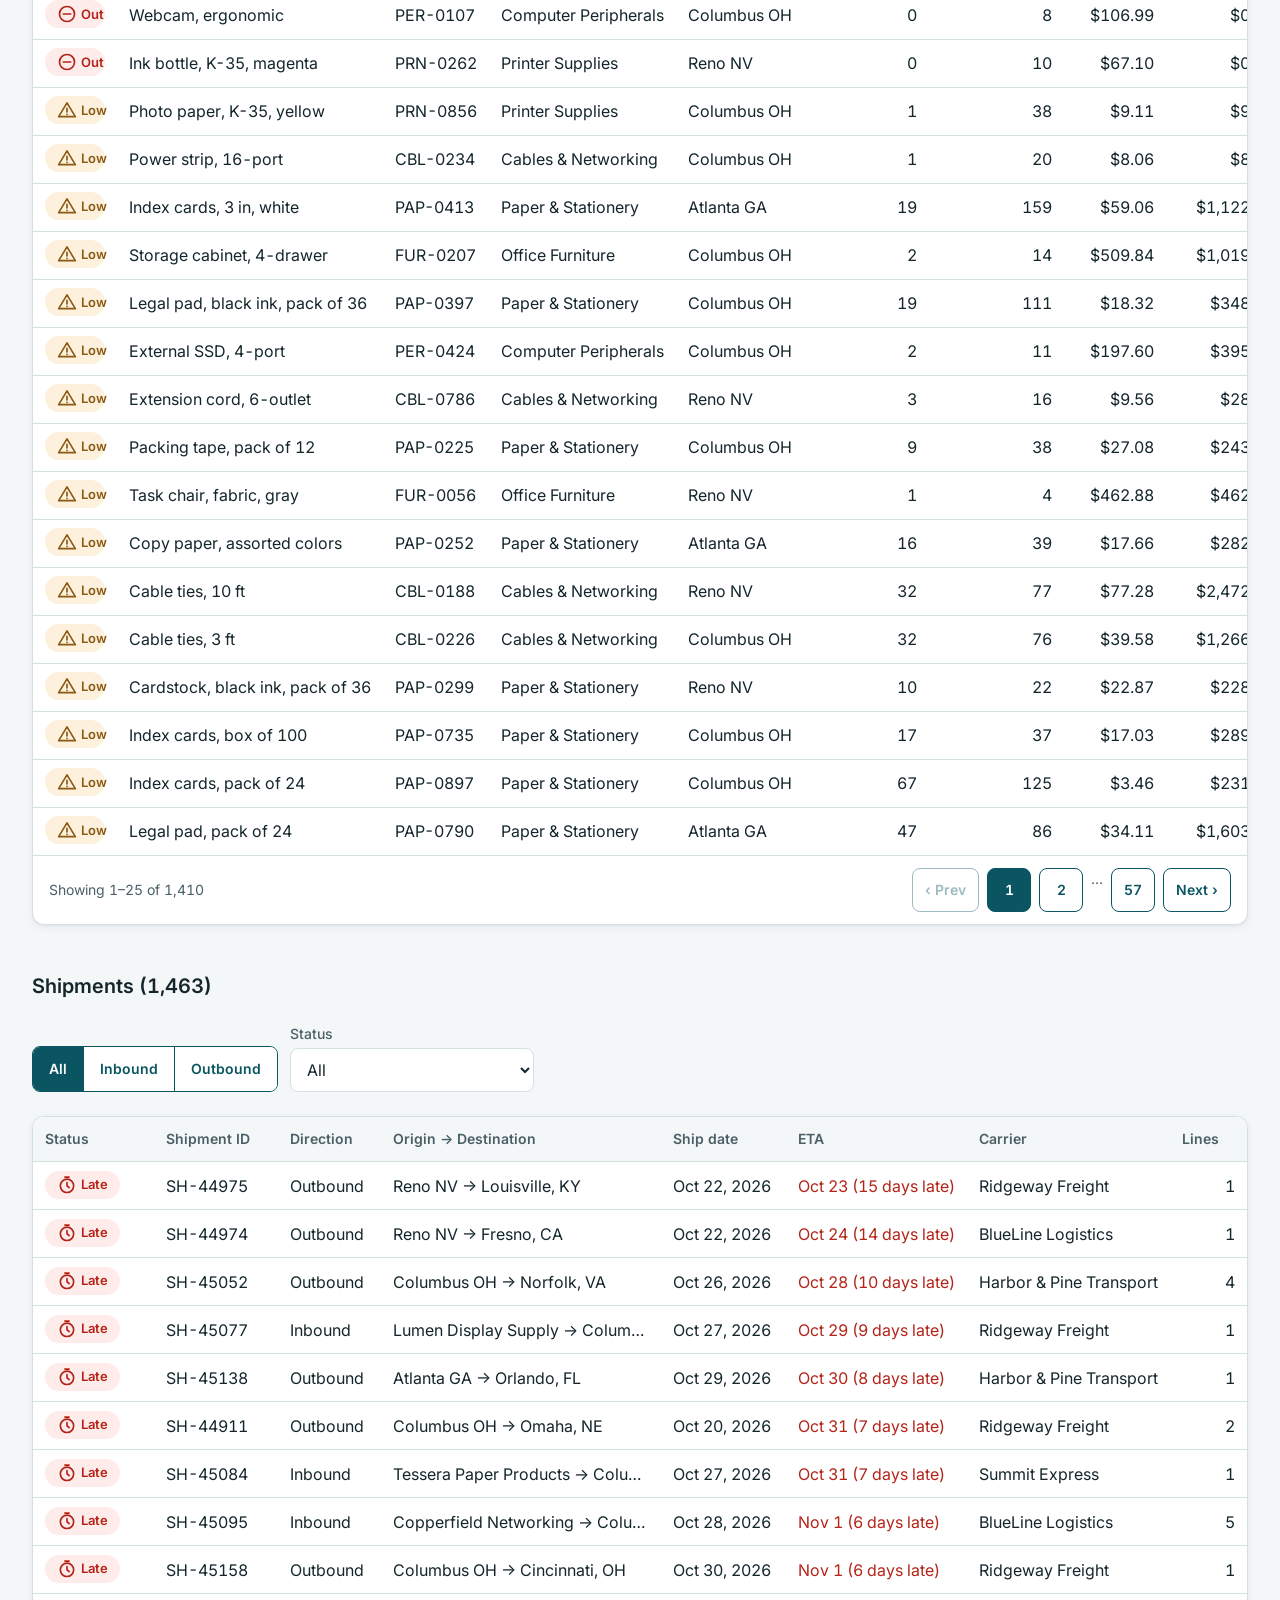
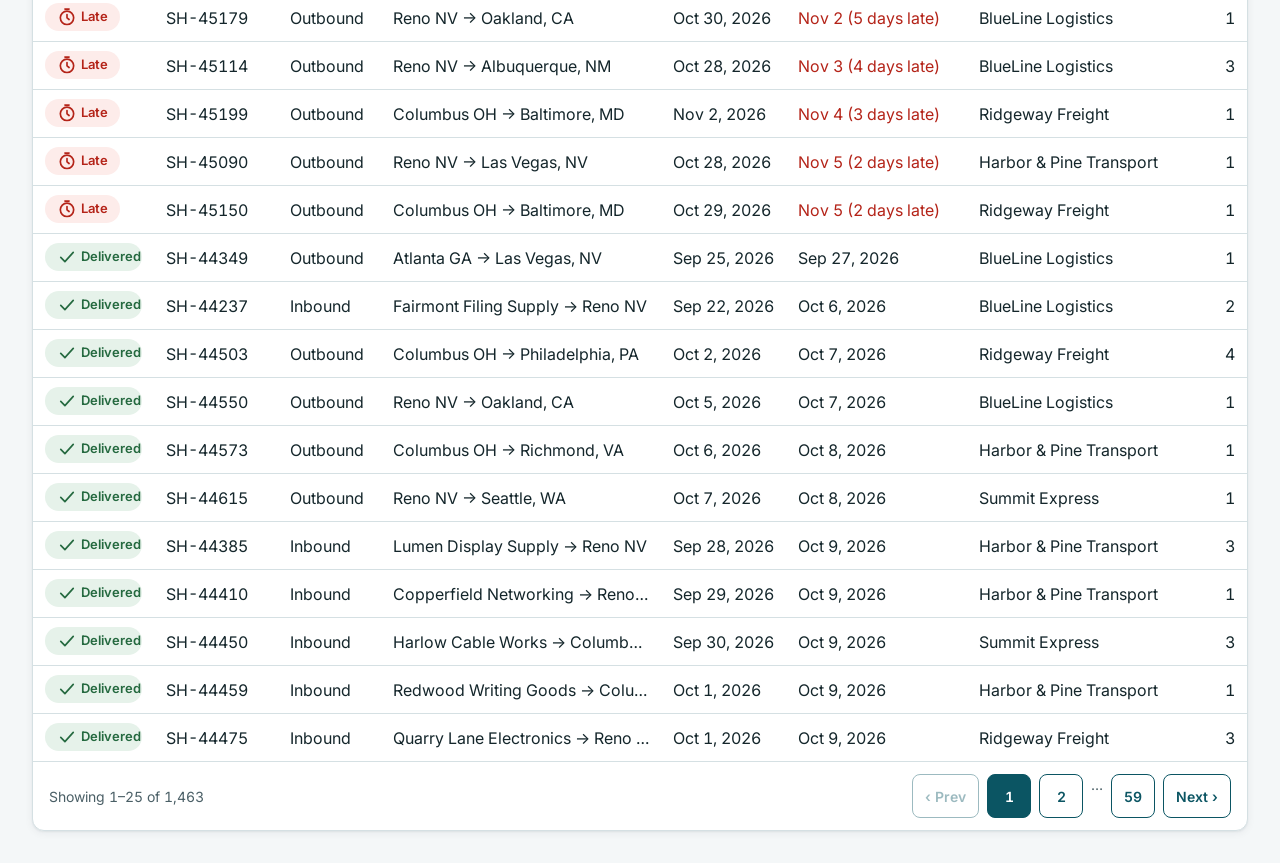
==== commit df765a10: "Read dashboard data from an Airtable database via a local server Exercise 4: the dashboard must get " ====
--- a/index.html
+++ b/index.html
@@ -44,7 +44,7 @@
       </nav>
       <p class="data-asof">
         <span id="data-asof-text">Data as of …</span>
-        <span class="badge badge--mock">Mock data</span>
+        <span class="badge badge--mock" id="source-badge">Mock data</span>
         <span class="badge badge--stale" id="stale-badge" hidden>Stale</span>
       </p>
       <div class="wh-switch">
--- a/css/styles.css
+++ b/css/styles.css
@@ -429,7 +429,7 @@
   .kpi__value { font-size: var(--fs-kpi); font-weight: 700; line-height: 1.1; color: var(--ink-900); }
   .kpi__delta { font-size: var(--fs-caption); color: var(--ink-600); }
   .delta--up { color: var(--green-700); }
-  .delta--down { color: var(--red-700); }
+  .delta--down { color: var(--ink-900); }
   .delta--neutral { color: var(--ink-600); }
   @container (max-width: 160px) { .kpi__value { font-size: 28px; } }
 
@@ -492,8 +492,8 @@
   .field label { font-size: var(--fs-label); font-weight: 500; color: var(--ink-600); }
   .field__note { font-weight: 400; font-size: var(--fs-caption); }
   .field--search { position: relative; flex: 1 1 280px; max-width: 420px; }
-  .field--search input { width: 100%; min-width: 0; padding-inline-start: 40px; }
-  .field__icon { position: absolute; inset-inline-start: var(--space-3); inset-block-end: 12px; color: var(--ink-600); }
+  .field--search input { width: 100%; min-width: 0; padding-inline-start: calc(var(--space-3) + var(--icon-inline) + var(--space-2)); }
+  .field__icon { position: absolute; inset-inline-start: var(--space-3); inset-block-end: var(--space-3); color: var(--ink-600); }
   @media (max-width: 599px) {
     .filters > .field, .filters > .segmented { flex: 1 1 100%; max-width: none; }
     .filters select { width: 100%; }
@@ -534,7 +534,7 @@
   }
   th.num .sort-btn { justify-content: flex-end; }
   .sort-btn:hover { color: var(--teal-700); }
-  .sort-btn__arrow { font-size: 12px; min-width: 12px; }
+  .sort-btn__arrow { font-size: var(--fs-caption); min-width: var(--space-3); }
   .data-table td {
     height: var(--row-h);
     padding: 0 var(--space-3);
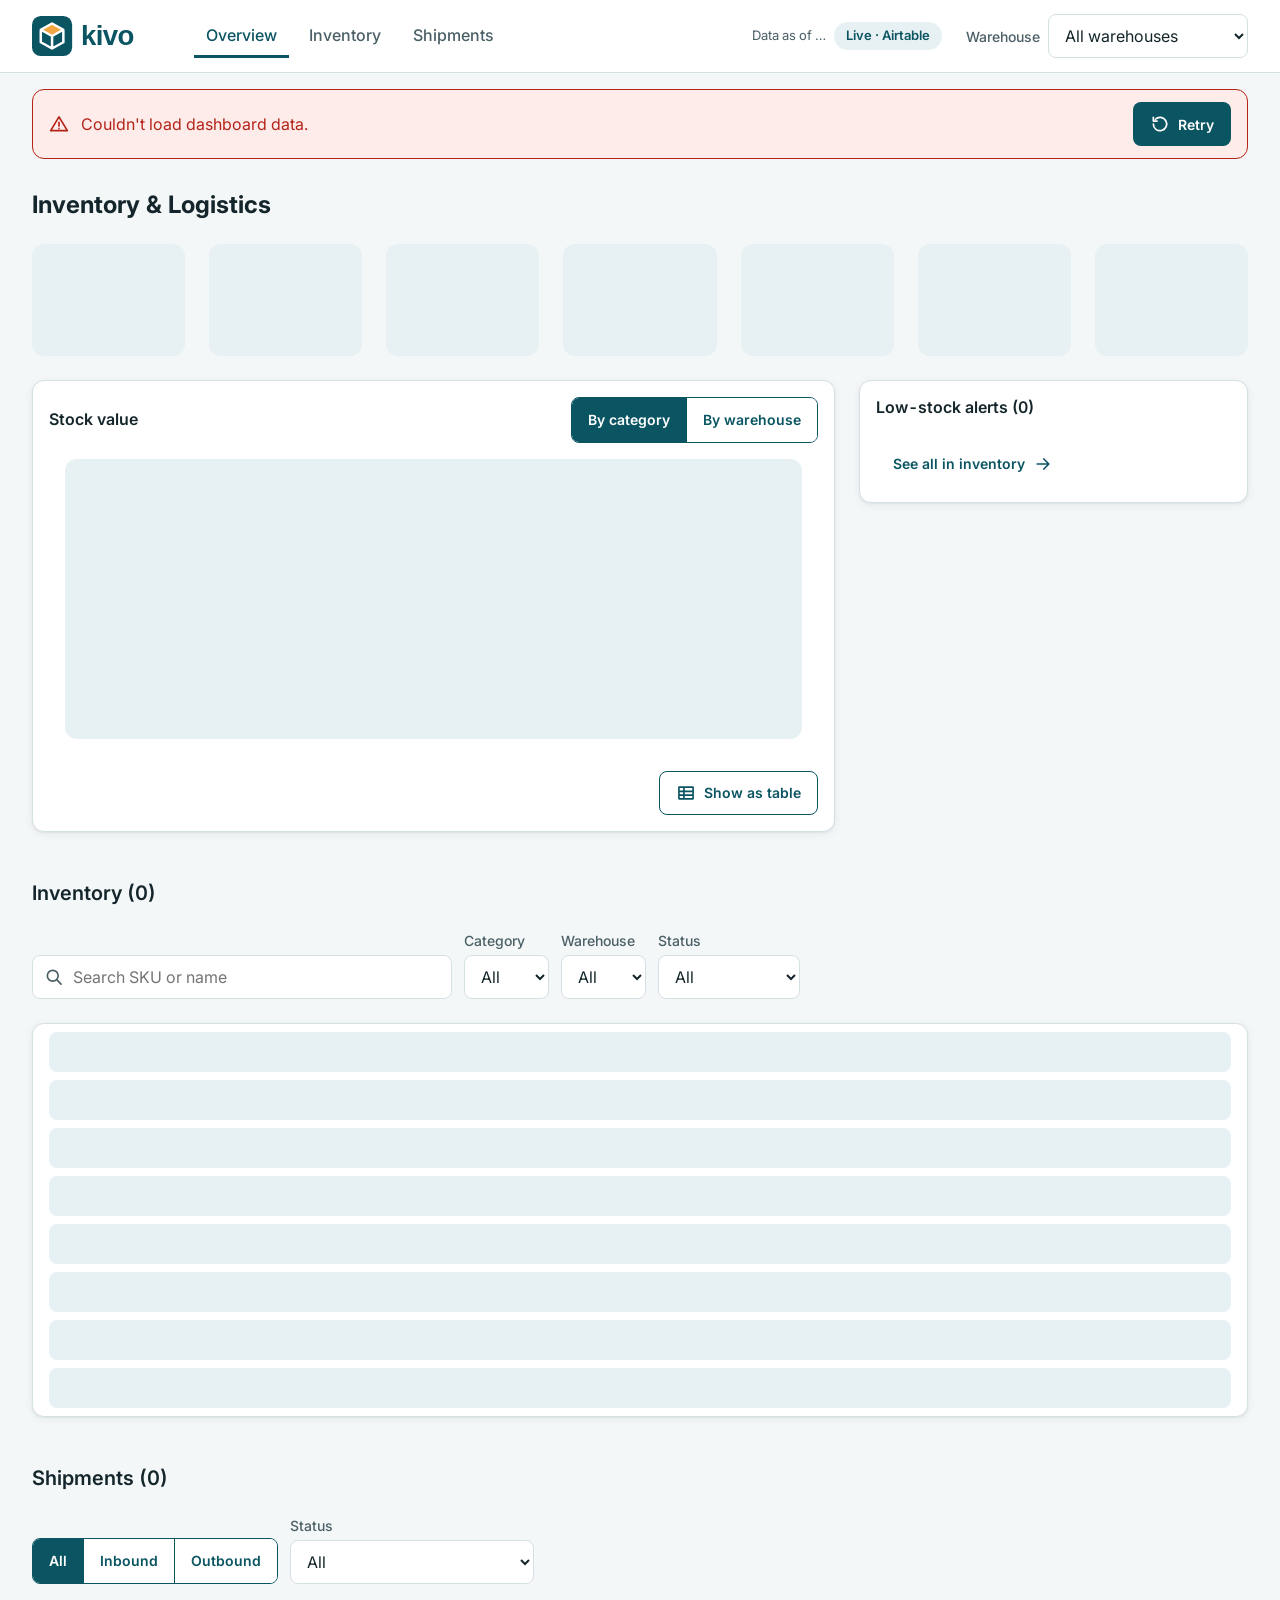
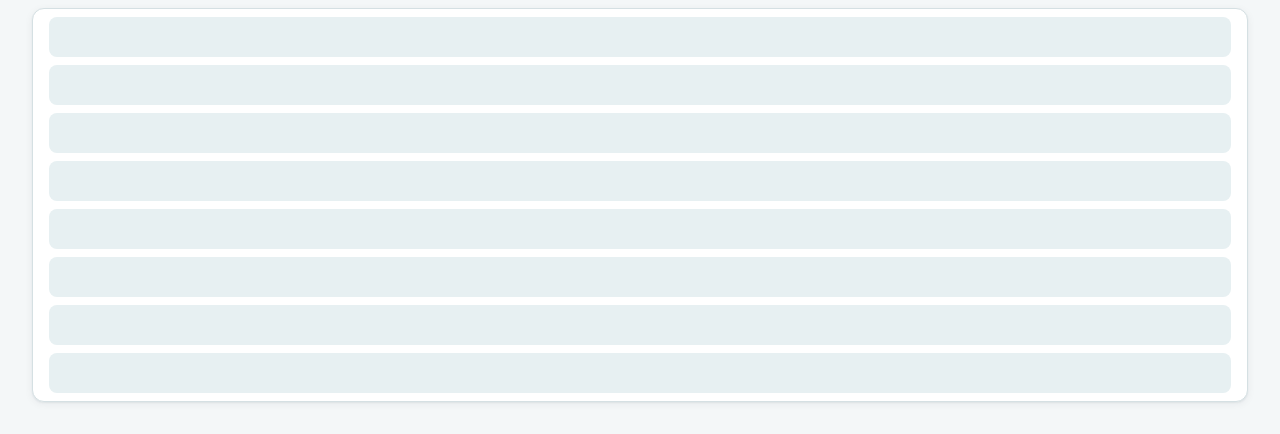
==== commit 0370030e: "Remove the mock data file and fallback: Airtable is the only source The dashboard must show data fro" ====
--- a/index.html
+++ b/index.html
@@ -4,7 +4,7 @@
   <meta charset="utf-8">
   <meta name="viewport" content="width=device-width, initial-scale=1">
   <title>Kivo · Inventory & Logistics</title>
-  <meta name="description" content="Kivo inventory and logistics dashboard (mock data).">
+  <meta name="description" content="Kivo inventory and logistics dashboard (data from Airtable).">
   <link rel="icon" type="image/svg+xml" href="assets/logo-icon.svg">
   <link rel="apple-touch-icon" href="assets/logo.png">
   <link rel="preconnect" href="https://fonts.googleapis.com">
@@ -44,7 +44,7 @@
       </nav>
       <p class="data-asof">
         <span id="data-asof-text">Data as of …</span>
-        <span class="badge badge--mock" id="source-badge">Mock data</span>
+        <span class="badge badge--mock" id="source-badge">Live · Airtable</span>
         <span class="badge badge--stale" id="stale-badge" hidden>Stale</span>
       </p>
       <div class="wh-switch">
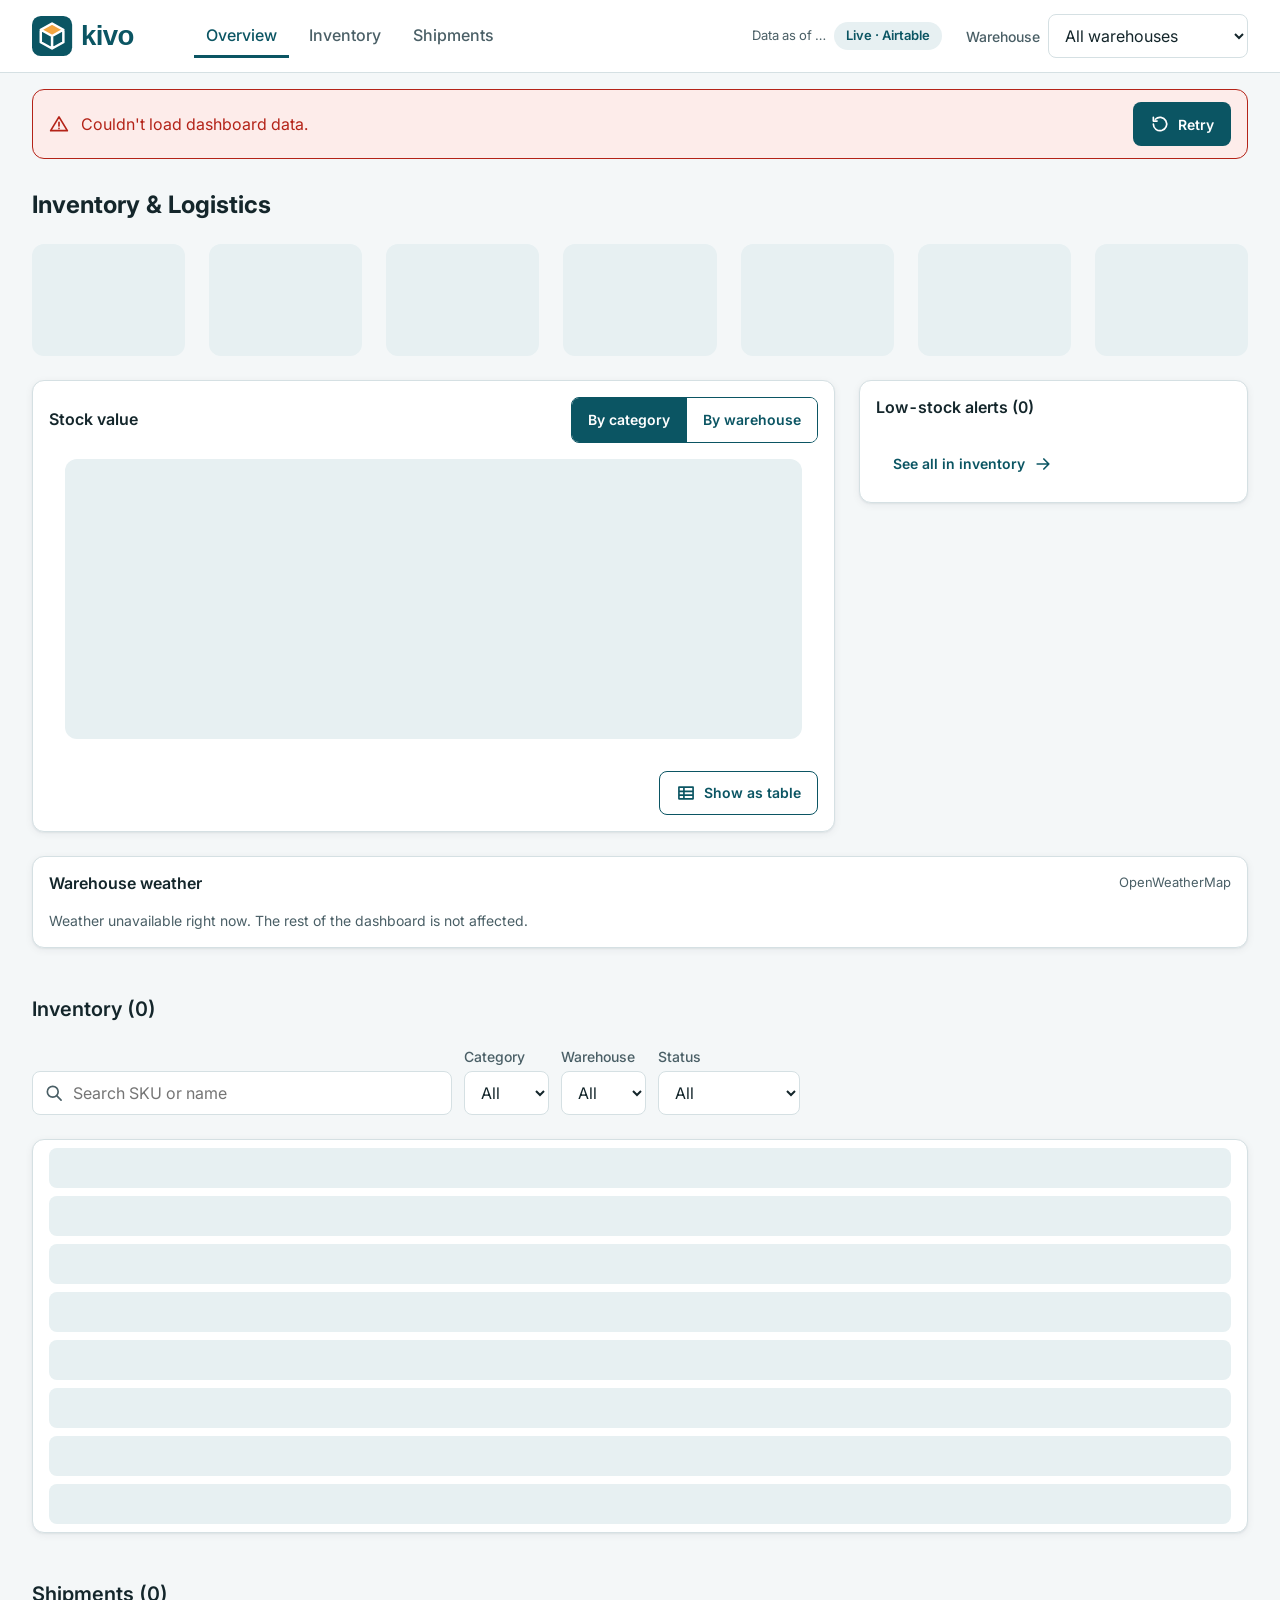
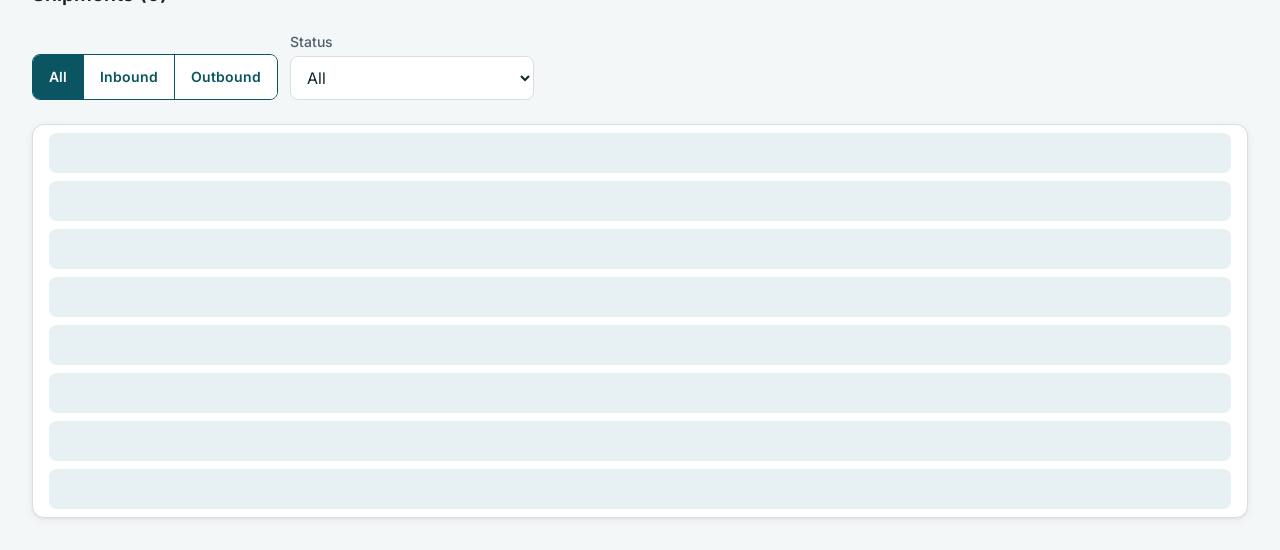
==== commit 82ee64db: "Add warehouse weather from OpenWeatherMap (external API with a key) Exercise 4 bonus: connect an ext" ====
--- a/index.html
+++ b/index.html
@@ -112,6 +112,14 @@
             See all in inventory<svg class="icon" aria-hidden="true"><use href="#i-arrow"/></svg>
           </button>
         </section>
+
+        <section class="card weather-card" aria-labelledby="weather-title">
+          <div class="card__head">
+            <h3 id="weather-title" class="card__title">Warehouse weather</h3>
+            <p class="weather__source" id="weather-source">OpenWeatherMap</p>
+          </div>
+          <div id="weather" aria-live="polite"><p class="weather__empty">Loading weather…</p></div>
+        </section>
       </div>
     </section>
 
--- a/css/styles.css
+++ b/css/styles.css
@@ -172,6 +172,7 @@
     .overview-grid { grid-template-columns: repeat(12, minmax(0, 1fr)); align-items: start; }
     .chart-card { grid-column: span 8; }
     .alerts-panel { grid-column: span 4; }
+    .weather-card { grid-column: span 12; }
   }
 
   .filters { display: flex; flex-wrap: wrap; gap: var(--space-3); align-items: end; }
@@ -472,6 +473,29 @@
   /* Alerts panel (SPEC §6.8) */
   .alerts-panel { display: grid; }
   .alerts-panel > .btn { justify-self: start; margin: var(--space-2) var(--space-4) var(--space-4); }
+  /* Warehouse weather (SPEC §7.6) */
+  .weather__source { font-size: var(--fs-caption); color: var(--ink-600); }
+  .weather__empty { padding: 0 var(--space-4) var(--space-4); font-size: var(--fs-label); color: var(--ink-600); }
+  .weather-list {
+    list-style: none;
+    display: grid;
+    grid-template-columns: repeat(auto-fit, minmax(220px, 1fr));
+    gap: var(--space-3);
+    padding: 0 var(--space-4) var(--space-4);
+  }
+  .weather-list li {
+    display: grid;
+    gap: var(--space-1);
+    align-content: start;
+    padding: var(--space-3);
+    border: 1px solid var(--line-200);
+    border-radius: var(--radius-card);
+  }
+  .weather-list__name { font-size: var(--fs-label); font-weight: 600; }
+  .weather-list__temp { font-size: var(--fs-h2); font-weight: 600; font-variant-numeric: tabular-nums; }
+  .weather-list__meta, .weather-list__ok { font-size: var(--fs-caption); color: var(--ink-600); }
+  .weather-list .badge { justify-self: start; white-space: normal; }
+
   .alerts-list { list-style: none; padding: 0 var(--space-4); }
   .alerts-list li {
     display: grid;
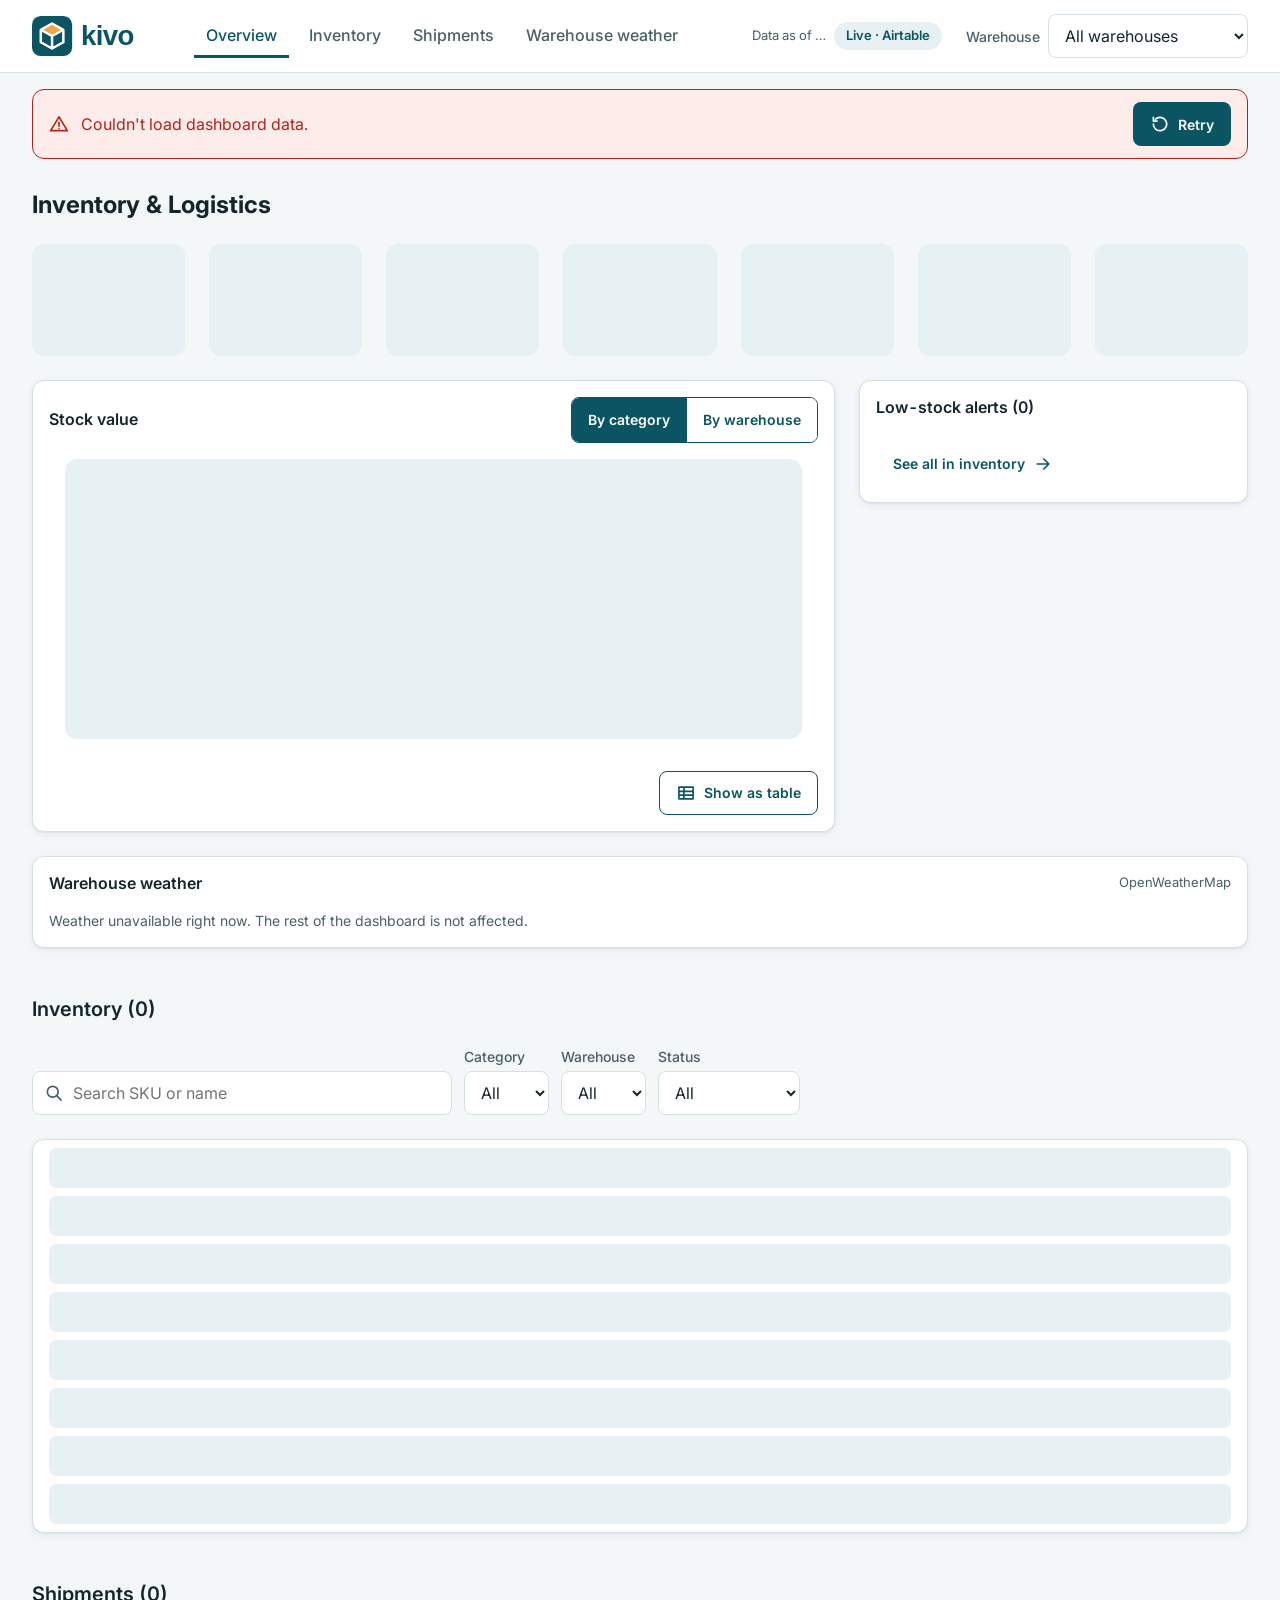
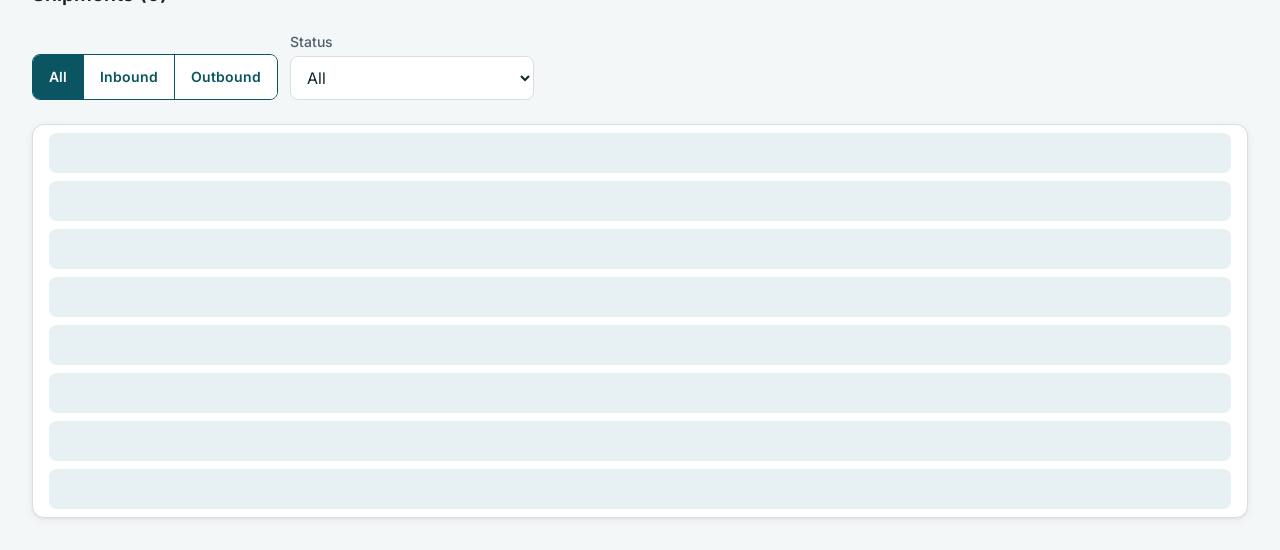
==== commit 086a4897: "Add a Warehouse weather link to the header menu The weather panel sits low on the overview, so the h" ====
--- a/index.html
+++ b/index.html
@@ -41,6 +41,7 @@
         <a href="#overview" class="section-nav__link" aria-current="true">Overview</a>
         <a href="#inventory" class="section-nav__link">Inventory</a>
         <a href="#shipments" class="section-nav__link">Shipments</a>
+        <a href="#warehouse-weather" class="section-nav__link">Warehouse weather</a>
       </nav>
       <p class="data-asof">
         <span id="data-asof-text">Data as of …</span>
@@ -113,7 +114,7 @@
           </button>
         </section>
 
-        <section class="card weather-card" aria-labelledby="weather-title">
+        <section class="card weather-card" id="warehouse-weather" aria-labelledby="weather-title">
           <div class="card__head">
             <h3 id="weather-title" class="card__title">Warehouse weather</h3>
             <p class="weather__source" id="weather-source">OpenWeatherMap</p>
--- a/css/styles.css
+++ b/css/styles.css
@@ -474,6 +474,7 @@
   .alerts-panel { display: grid; }
   .alerts-panel > .btn { justify-self: start; margin: var(--space-2) var(--space-4) var(--space-4); }
   /* Warehouse weather (SPEC §7.6) */
+  .weather-card { scroll-margin-top: 88px; }
   .weather__source { font-size: var(--fs-caption); color: var(--ink-600); }
   .weather__empty { padding: 0 var(--space-4) var(--space-4); font-size: var(--fs-label); color: var(--ink-600); }
   .weather-list {
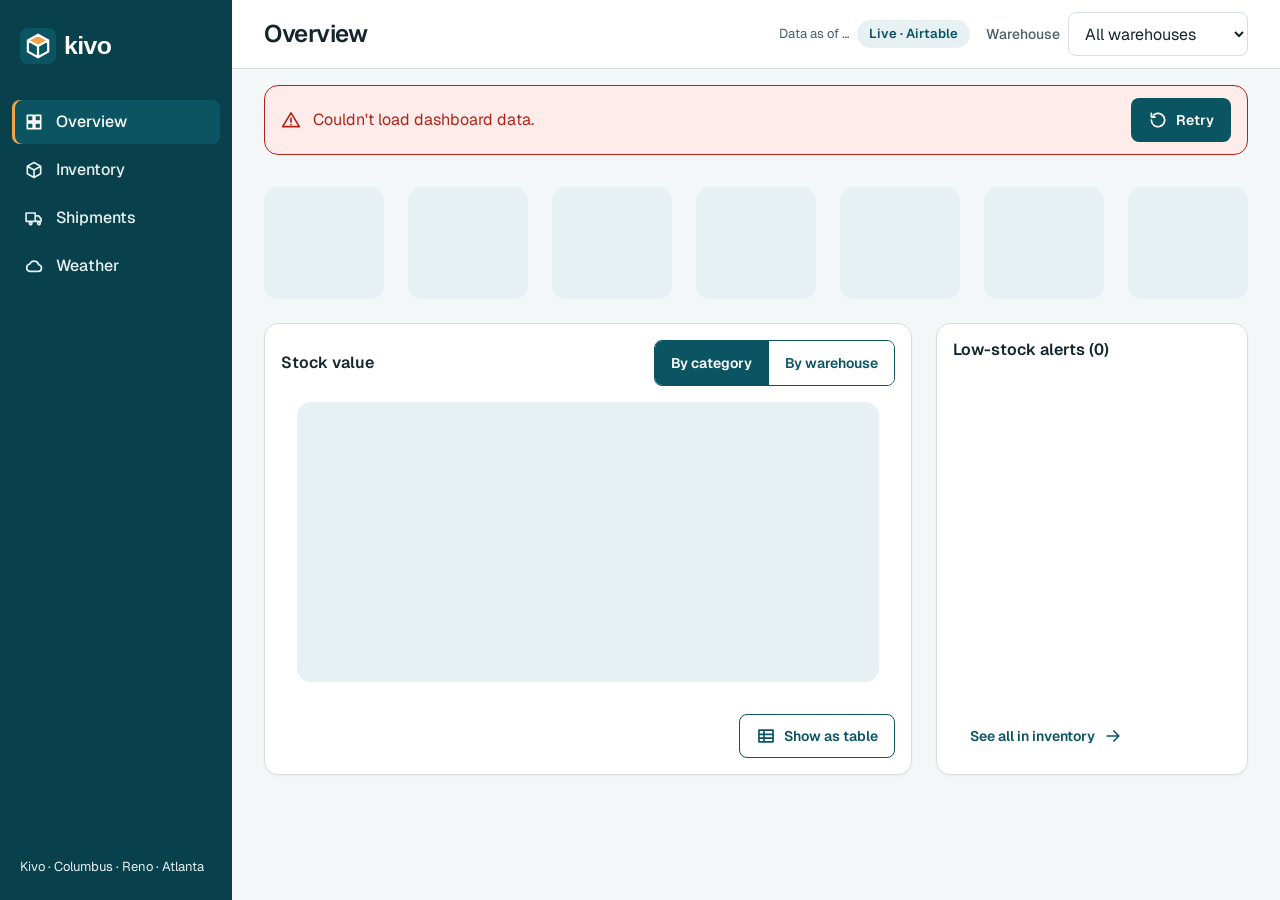
==== commit 086c3f64: "Redesign as a modern app shell: sidebar views, no page scrolling The dashboard looked dated and was " ====
--- a/index.html
+++ b/index.html
@@ -9,7 +9,7 @@
   <link rel="apple-touch-icon" href="assets/logo.png">
   <link rel="preconnect" href="https://fonts.googleapis.com">
   <link rel="preconnect" href="https://fonts.gstatic.com" crossorigin>
-  <link rel="stylesheet" href="https://fonts.googleapis.com/css2?family=Inter:wght@400;500;600;700&display=swap">
+  <link rel="stylesheet" href="https://fonts.googleapis.com/css2?family=Geist:wght@400;500;600;700&family=Geist+Mono:wght@500;600&display=swap">
   <link rel="stylesheet" href="css/styles.css">
   <script type="module" src="js/main.js"></script>
 </head>
@@ -27,33 +27,40 @@
     <symbol id="i-close" viewBox="0 0 24 24"><path d="M6 6l12 12 M18 6 6 18"/></symbol>
     <symbol id="i-retry" viewBox="0 0 24 24"><path d="M4 12a8 8 0 1 0 2.4-5.7 M4 4v4.5h4.5"/></symbol>
     <symbol id="i-table" viewBox="0 0 24 24"><path d="M3.5 5h17v14h-17Z M3.5 10h17 M3.5 14.5h17 M9.5 5v14"/></symbol>
+    <symbol id="i-grid" viewBox="0 0 24 24"><path d="M4 4h7v7H4Z M13 4h7v7h-7Z M4 13h7v7H4Z M13 13h7v7h-7Z"/></symbol>
+    <symbol id="i-cloud" viewBox="0 0 24 24"><path d="M7 18.5h10a4 4 0 0 0 .6-7.95A5.5 5.5 0 0 0 7.1 9.6 4.5 4.5 0 0 0 7 18.5Z"/></symbol>
     <symbol id="i-arrow" viewBox="0 0 24 24"><path d="M5 12h14 M13 6l6 6-6 6"/></symbol>
   </svg>
 
   <a class="skip-link" href="#main">Skip to content</a>
 
-  <header class="site-header">
-    <div class="site-header__inner">
-      <a class="brand" href="#overview" aria-label="Kivo, go to overview">
-        <img src="assets/logo.svg" alt="Kivo" width="138" height="40">
-      </a>
-      <nav class="section-nav" aria-label="Sections">
-        <a href="#overview" class="section-nav__link" aria-current="true">Overview</a>
-        <a href="#inventory" class="section-nav__link">Inventory</a>
-        <a href="#shipments" class="section-nav__link">Shipments</a>
-        <a href="#warehouse-weather" class="section-nav__link">Warehouse weather</a>
-      </nav>
-      <p class="data-asof">
-        <span id="data-asof-text">Data as of …</span>
-        <span class="badge badge--mock" id="source-badge">Live · Airtable</span>
-        <span class="badge badge--stale" id="stale-badge" hidden>Stale</span>
-      </p>
-      <div class="wh-switch">
-        <label for="wh-select">Warehouse</label>
-        <select id="wh-select">
-          <option value="ALL">All warehouses</option>
-        </select>
-      </div>
+  <div class="app">
+  <aside class="sidebar">
+    <a class="brand" href="#view=overview" data-view="overview" aria-label="Kivo, go to overview">
+      <img src="assets/logo-light.svg" alt="Kivo" width="124" height="36">
+    </a>
+    <nav class="view-nav" aria-label="Views">
+      <a href="#view=overview" class="view-nav__link" data-view="overview" aria-current="page"><svg class="icon" aria-hidden="true"><use href="#i-grid"/></svg><span>Overview</span></a>
+      <a href="#view=inventory" class="view-nav__link" data-view="inventory"><svg class="icon" aria-hidden="true"><use href="#i-box"/></svg><span>Inventory</span></a>
+      <a href="#view=shipments" class="view-nav__link" data-view="shipments"><svg class="icon" aria-hidden="true"><use href="#i-truck"/></svg><span>Shipments</span></a>
+      <a href="#view=weather" class="view-nav__link" data-view="weather"><svg class="icon" aria-hidden="true"><use href="#i-cloud"/></svg><span>Weather</span></a>
+    </nav>
+    <p class="sidebar__foot">Kivo · Columbus · Reno · Atlanta</p>
+  </aside>
+
+  <div class="workspace">
+  <header class="topbar">
+    <h1 class="topbar__title" id="view-title">Overview</h1>
+    <p class="data-asof">
+      <span id="data-asof-text">Data as of …</span>
+      <span class="badge badge--mock" id="source-badge">Live · Airtable</span>
+      <span class="badge badge--stale" id="stale-badge" hidden>Stale</span>
+    </p>
+    <div class="wh-switch">
+      <label for="wh-select">Warehouse</label>
+      <select id="wh-select">
+        <option value="ALL">All warehouses</option>
+      </select>
     </div>
   </header>
 
@@ -65,11 +72,10 @@
     </button>
   </div>
 
-  <main id="main" class="page">
+  <main id="main" class="page" tabindex="-1">
     <p class="visually-hidden" id="live" aria-live="polite"></p>
 
-    <section id="overview" class="section" aria-labelledby="overview-title">
-      <h1 id="overview-title" class="page-title">Inventory &amp; Logistics</h1>
+    <section id="overview" class="section view" data-view="overview" aria-label="Overview">
 
       <div class="alerts-strip" id="alerts-strip" hidden>
         <button type="button" class="alerts-strip__item status-text--out" data-action="filter-out">
@@ -114,17 +120,10 @@
           </button>
         </section>
 
-        <section class="card weather-card" id="warehouse-weather" aria-labelledby="weather-title">
-          <div class="card__head">
-            <h3 id="weather-title" class="card__title">Warehouse weather</h3>
-            <p class="weather__source" id="weather-source">OpenWeatherMap</p>
-          </div>
-          <div id="weather" aria-live="polite"><p class="weather__empty">Loading weather…</p></div>
-        </section>
-      </div>
-    </section>
-
-    <section id="inventory" class="section" aria-labelledby="inventory-title">
+      </div>
+    </section>
+
+    <section id="inventory" class="section view" data-view="inventory" aria-labelledby="inventory-title" hidden>
       <h2 id="inventory-title" class="section__title">Inventory (<span id="inv-count">0</span>)</h2>
       <div class="filters" role="search">
         <div class="field field--search">
@@ -155,7 +154,7 @@
       <div class="card table-card" id="inv-card"></div>
     </section>
 
-    <section id="shipments" class="section" aria-labelledby="shipments-title">
+    <section id="shipments" class="section view" data-view="shipments" aria-labelledby="shipments-title" hidden>
       <h2 id="shipments-title" class="section__title">Shipments (<span id="sh-count">0</span>)</h2>
       <div class="filters">
         <div class="segmented" role="group" aria-label="Direction">
@@ -177,7 +176,19 @@
       </div>
       <div class="card table-card" id="sh-card"></div>
     </section>
+
+    <section id="weather-view" class="section view" data-view="weather" aria-label="Warehouse weather" hidden>
+    <section class="card weather-card" id="warehouse-weather" aria-labelledby="weather-title">
+      <div class="card__head">
+        <h3 id="weather-title" class="card__title">Warehouse weather</h3>
+        <p class="weather__source" id="weather-source">OpenWeatherMap</p>
+      </div>
+      <div id="weather" aria-live="polite"><p class="weather__empty">Loading weather…</p></div>
+    </section>
+    </section>
   </main>
+  </div>
+  </div>
 
   <dialog class="detail" id="detail" aria-labelledby="detail-title">
     <div class="detail__head">
--- a/css/styles.css
+++ b/css/styles.css
@@ -42,19 +42,20 @@
     --space-6: 32px;
     --space-7: 48px;
 
-    /* Radius */
-    --radius-card: 12px;
+    /* Radius: cards > controls, by hierarchy */
+    --radius-card: 14px;
     --radius-control: 8px;
     --radius-pill: 999px;
     --radius-dialog: 16px;
 
     /* Shadow (ink-900 transparency only) */
-    --shadow-card: 0 1px 2px rgba(20, 38, 43, 0.06), 0 2px 8px rgba(20, 38, 43, 0.06);
+    --shadow-card: 0 1px 2px rgba(20, 38, 43, 0.04);
     --shadow-dialog: 0 2px 4px rgba(20, 38, 43, 0.12), 0 4px 16px rgba(20, 38, 43, 0.12);
     --backdrop: rgba(20, 38, 43, 0.4);
 
     /* Type (SPEC §5.4): phone → desktop via clamp() */
-    --font: "Inter", system-ui, "Segoe UI", Roboto, Arial, sans-serif;
+    --font: "Geist", system-ui, "Segoe UI", Roboto, Arial, sans-serif;
+    --font-mono: "Geist Mono", ui-monospace, "Cascadia Mono", Consolas, monospace;
     --fs-kpi: clamp(28px, 1.6vw + 18px, 32px);
     --fs-h1: clamp(20px, 1vw + 14px, 24px);
     --fs-h2: clamp(18px, 0.5vw + 15px, 20px);
@@ -66,11 +67,12 @@
     --target: 44px;
     --icon-inline: 20px;
     --icon-kpi: 24px;
-    --header-h: 72px;
+    --topbar-h: 64px;
+    --sidebar-w: 232px;
     --row-h: 48px;
     --page-pad: var(--space-4);
     --gap: var(--space-4);
-    --max-w: 1360px;
+    --max-w: 1440px;
 
     --ease: cubic-bezier(0.16, 1, 0.3, 1);
   }
@@ -92,57 +94,60 @@
     font-variant-numeric: tabular-nums;
   }
 
-  .site-header {
-    position: sticky;
-    inset-block-start: 0;
-    z-index: 20;
+
+  /* App shell (SPEC §6.1): sidebar + workspace. The page never scrolls; only the view area does
+     when a view is taller than the screen. */
+  html, body { height: 100%; overflow: hidden; }
+  .app {
+    display: grid;
+    grid-template-columns: minmax(0, 1fr);
+    grid-template-rows: minmax(0, 1fr) auto;
+    height: 100vh;
+    height: 100dvh;
+  }
+  .workspace {
+    display: grid;
+    grid-template-rows: auto auto minmax(0, 1fr);
+    min-width: 0;
+    min-height: 0;
+  }
+  .sidebar { order: 2; }
+  @media (min-width: 768px) {
+    .app { grid-template-columns: var(--sidebar-w) minmax(0, 1fr); grid-template-rows: minmax(0, 1fr); }
+    .sidebar { order: 0; }
+  }
+  @media (min-width: 768px) and (max-width: 1023px) {
+    .app { grid-template-columns: 88px minmax(0, 1fr); }
+  }
+
+  .topbar {
+    display: flex;
+    flex-wrap: wrap;
+    align-items: center;
+    gap: var(--space-2) var(--space-4);
+    min-height: var(--topbar-h);
+    padding: var(--space-3) var(--page-pad);
     background: var(--white);
     border-block-end: 1px solid var(--line-200);
   }
-  .site-header__inner {
-    max-width: var(--max-w);
-    margin-inline: auto;
-    padding-inline: var(--page-pad);
-    display: grid;
-    grid-template-columns: auto 1fr;
-    grid-template-areas:
-      "brand asof"
-      "wh wh"
-      "nav nav";
-    align-items: center;
-    column-gap: var(--space-4);
-  }
-  .brand { grid-area: brand; padding-block: var(--space-3); }
-  .data-asof { grid-area: asof; justify-self: end; }
-  .wh-switch { grid-area: wh; padding-block-end: var(--space-2); }
-  .section-nav { grid-area: nav; }
-
-  @media (min-width: 600px) {
-    .site-header__inner {
-      grid-template-columns: auto 1fr auto;
-      grid-template-areas:
-        "brand asof wh"
-        "nav nav nav";
-    }
-    .wh-switch { padding-block-end: 0; }
-  }
-  @media (min-width: 1024px) {
-    .site-header__inner {
-      min-height: var(--header-h);
-      grid-template-columns: auto auto 1fr auto;
-      grid-template-areas: "brand nav asof wh";
-      column-gap: var(--space-5);
-    }
-  }
+  .topbar__title { flex: 1 1 auto; }
 
   .page {
-    max-width: var(--max-w);
-    margin-inline: auto;
+    overflow: auto;
+    overscroll-behavior: contain;
     padding: var(--page-pad);
-    display: grid;
-    gap: var(--space-7);
-  }
-  .section { display: grid; gap: var(--gap); scroll-margin-top: 88px; min-width: 0; }
+    min-height: 0;
+    outline: none;
+  }
+  .section { display: grid; gap: var(--gap); min-width: 0; }
+  .view { max-width: var(--max-w); margin-inline: auto; align-content: start; animation: fade 150ms var(--ease); }
+  /* Table views fill the height: the table scrolls inside its card, the page does not. */
+  @media (min-width: 768px) {
+    .view[data-view="inventory"], .view[data-view="shipments"] { height: 100%; grid-template-rows: auto auto minmax(0, 1fr); }
+    .view[data-view="inventory"] .table-card, .view[data-view="shipments"] .table-card { display: flex; flex-direction: column; min-height: 0; }
+    .table-card .table-scroll { flex: 1 1 auto; min-height: 0; overflow: auto; }
+    .table-card .pager { border-block-start: 1px solid var(--line-200); }
+  }
 
   .kpis {
     list-style: none;
@@ -169,7 +174,10 @@
 
   .overview-grid { display: grid; gap: var(--gap); min-width: 0; }
   @media (min-width: 1024px) {
-    .overview-grid { grid-template-columns: repeat(12, minmax(0, 1fr)); align-items: start; }
+    .overview-grid { grid-template-columns: repeat(12, minmax(0, 1fr)); align-items: stretch; }
+    /* The alerts card takes the chart's height and its list scrolls inside it. */
+    .alerts-panel { height: 0; min-height: 100%; grid-template-rows: auto minmax(0, 1fr) auto; }
+    .alerts-panel .alerts-list { overflow: auto; }
     .chart-card { grid-column: span 8; }
     .alerts-panel { grid-column: span 4; }
     .weather-card { grid-column: span 12; }
@@ -208,33 +216,63 @@
   }
   .skip-link:focus { inset-block-start: var(--space-2); }
 
-  /* Header pieces */
-  .brand { display: inline-flex; align-items: center; min-height: var(--target); }
-  .brand img { block-size: 40px; inline-size: auto; }
-
-  .section-nav {
-    display: flex;
-    gap: var(--space-2);
-    overflow-x: auto;
-    scrollbar-width: none;
-    border-block-start: 1px solid var(--line-200);
-  }
-  @media (min-width: 1024px) { .section-nav { border-block-start: 0; overflow: visible; } }
-  .section-nav__link {
-    display: inline-flex;
-    align-items: center;
-    min-height: var(--target);
-    padding-inline: var(--space-3);
-    color: var(--ink-600);
-    font-size: var(--fs-body);
+
+  /* Sidebar (SPEC §6.1): deep teal, the one dark surface; bottom tab bar on phones */
+  .sidebar {
+    display: flex;
+    background: var(--teal-800);
+    color: var(--white);
+    padding: var(--space-1) var(--space-2);
+    padding-block-end: max(var(--space-1), env(safe-area-inset-bottom));
+  }
+  .sidebar .brand, .sidebar__foot { display: none; }
+  .view-nav { display: flex; flex: 1; gap: var(--space-1); }
+  .view-nav__link {
+    flex: 1;
+    display: flex;
+    flex-direction: column;
+    align-items: center;
+    justify-content: center;
+    gap: 2px;
+    min-height: 56px;
+    padding: var(--space-1);
+    border-radius: var(--radius-control);
+    color: var(--teal-50);
+    font-size: var(--fs-caption);
     font-weight: 500;
     text-decoration: none;
-    white-space: nowrap;
-    border-block-end: 3px solid transparent;
-    transition: color 150ms var(--ease), border-color 150ms var(--ease);
-  }
-  .section-nav__link:hover { color: var(--teal-700); }
-  .section-nav__link[aria-current="true"] { color: var(--teal-700); border-block-end-color: var(--teal-700); }
+    transition: background-color 150ms var(--ease), color 150ms var(--ease);
+  }
+  .view-nav__link:hover { background: var(--teal-700); color: var(--white); }
+  .view-nav__link[aria-current="page"] { background: var(--teal-700); color: var(--white); box-shadow: inset 0 -3px 0 var(--amber-500); }
+  .sidebar :focus-visible { outline-color: var(--amber-500); }
+  @media (min-width: 768px) {
+    .sidebar { flex-direction: column; gap: var(--space-6); padding: var(--space-5) var(--space-3); }
+    .sidebar .brand { display: inline-flex; align-items: center; min-height: var(--target); padding-inline: var(--space-2); }
+    .sidebar .brand img { block-size: 36px; inline-size: auto; }
+    .view-nav { flex-direction: column; }
+    .view-nav__link {
+      flex: none;
+      flex-direction: row;
+      justify-content: flex-start;
+      gap: var(--space-3);
+      min-height: var(--target);
+      padding-inline: var(--space-3);
+      font-size: var(--fs-body);
+    }
+    .view-nav__link[aria-current="page"] { box-shadow: inset 3px 0 0 var(--amber-500); }
+    .sidebar__foot { display: block; font-size: var(--fs-caption); color: var(--teal-50); padding-inline: var(--space-2); }
+  }
+  @media (min-width: 768px) and (max-width: 1023px) {
+    .sidebar { align-items: center; padding-inline: var(--space-2); }
+    .sidebar .brand { padding-inline: 0; overflow: hidden; inline-size: 40px; }
+    .sidebar .brand img { max-inline-size: none; }
+    .view-nav { align-self: stretch; }
+    .view-nav__link { flex-direction: column; justify-content: center; gap: 2px; padding-inline: 0; min-height: 56px; font-size: var(--fs-caption); }
+    .sidebar__foot { display: none; }
+  }
+
+  .topbar__title { font-size: var(--fs-h1); font-weight: 600; letter-spacing: -0.02em; line-height: 1.2; }
 
   .data-asof {
     display: flex;
@@ -249,8 +287,8 @@
 
   .wh-switch { display: flex; align-items: center; gap: var(--space-2); }
   .wh-switch label { font-size: var(--fs-label); font-weight: 500; color: var(--ink-600); }
-  .wh-switch select { flex: 1; min-width: 200px; }
-  @media (min-width: 600px) { .wh-switch select { flex: none; } }
+  .wh-switch select { min-width: 180px; }
+  @media (max-width: 599px) { .topbar .data-asof { order: 3; flex-basis: 100%; justify-content: flex-start; text-align: start; } }
 
   select, input[type="search"] {
     min-height: var(--target);
@@ -404,10 +442,10 @@
     display: grid;
     align-content: start;
     gap: var(--space-1);
-    min-height: 112px;
+    min-height: 104px;
     height: 100%;
     width: 100%;
-    padding: var(--space-4);
+    padding: var(--space-4) var(--space-4) var(--space-3);
     text-align: start;
     background: var(--white);
     border: 1px solid var(--line-200);
@@ -424,10 +462,11 @@
     font-weight: 500;
     color: var(--ink-600);
   }
-  .kpi__label .icon { inline-size: var(--icon-kpi); block-size: var(--icon-kpi); }
+  .kpi__label .icon { inline-size: var(--icon-inline); block-size: var(--icon-inline); }
+  @container (max-width: 190px) { .kpi__label { font-size: var(--fs-caption); gap: var(--space-1); } }
   .kpi__icon--low { color: var(--amber-500); }
   .kpi__icon--out, .kpi__icon--late { color: var(--red-700); }
-  .kpi__value { font-size: var(--fs-kpi); font-weight: 700; line-height: 1.1; color: var(--ink-900); }
+  .kpi__value { font-family: var(--font-mono); font-size: var(--fs-kpi); font-weight: 600; letter-spacing: -0.03em; line-height: 1.1; color: var(--ink-900); }
   .kpi__delta { font-size: var(--fs-caption); color: var(--ink-600); }
   .delta--up { color: var(--green-700); }
   .delta--down { color: var(--ink-900); }
@@ -474,7 +513,6 @@
   .alerts-panel { display: grid; }
   .alerts-panel > .btn { justify-self: start; margin: var(--space-2) var(--space-4) var(--space-4); }
   /* Warehouse weather (SPEC §7.6) */
-  .weather-card { scroll-margin-top: 88px; }
   .weather__source { font-size: var(--fs-caption); color: var(--ink-600); }
   .weather__empty { padding: 0 var(--space-4) var(--space-4); font-size: var(--fs-label); color: var(--ink-600); }
   .weather-list {
@@ -493,7 +531,7 @@
     border-radius: var(--radius-card);
   }
   .weather-list__name { font-size: var(--fs-label); font-weight: 600; }
-  .weather-list__temp { font-size: var(--fs-h2); font-weight: 600; font-variant-numeric: tabular-nums; }
+  .weather-list__temp { font-family: var(--font-mono); font-size: var(--fs-kpi); font-weight: 600; letter-spacing: -0.03em; }
   .weather-list__meta, .weather-list__ok { font-size: var(--fs-caption); color: var(--ink-600); }
   .weather-list .badge { justify-self: start; white-space: normal; }
 
@@ -560,6 +598,7 @@
   th.num .sort-btn { justify-content: flex-end; }
   .sort-btn:hover { color: var(--teal-700); }
   .sort-btn__arrow { font-size: var(--fs-caption); min-width: var(--space-3); }
+  .data-table td.num { font-family: var(--font-mono); font-size: var(--fs-label); }
   .data-table td {
     height: var(--row-h);
     padding: 0 var(--space-3);
@@ -695,5 +734,4 @@
     }
     .btn:active { transform: none; }
   }
-  html { scroll-behavior: smooth; }
 }
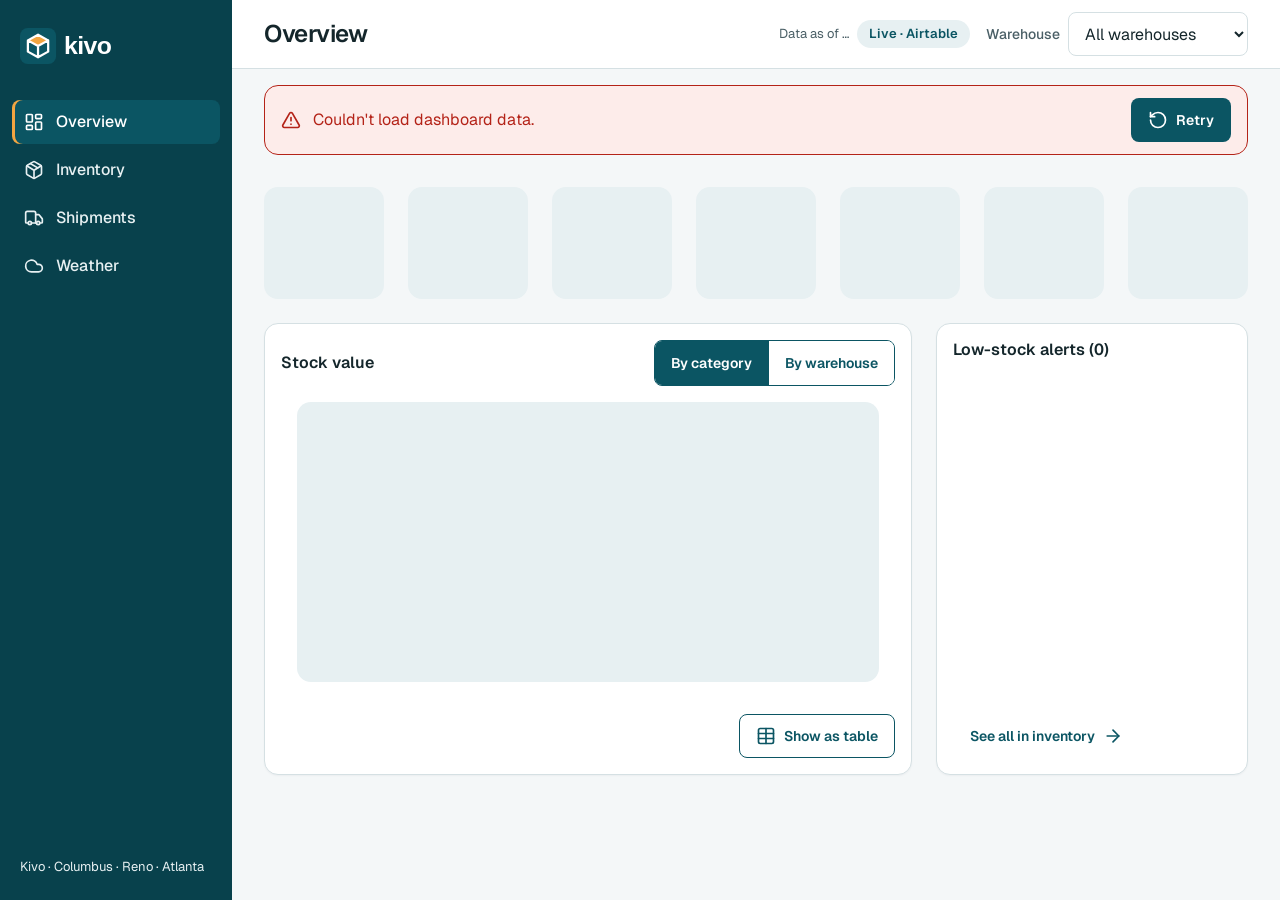
==== commit 4582910f: "Modern polish: Lucide icons and scaling up to 4K screens Icons were hand-drawn and uneven; they are " ====
--- a/index.html
+++ b/index.html
@@ -14,22 +14,23 @@
   <script type="module" src="js/main.js"></script>
 </head>
 <body>
+  <!-- Icons: Lucide (lucide.dev, ISC licence), inlined -->
   <svg xmlns="http://www.w3.org/2000/svg" class="sprite" aria-hidden="true" focusable="false">
-    <symbol id="i-box" viewBox="0 0 24 24"><path d="M12 3 20 7.5v9L12 21l-8-4.5v-9Z M4 7.5 12 12l8-4.5 M12 12v9"/></symbol>
-    <symbol id="i-dollar" viewBox="0 0 24 24"><path d="M12 3v18 M16.5 7.5c0-1.7-2-3-4.5-3s-4.5 1.3-4.5 3 2 2.6 4.5 3 4.5 1.3 4.5 3-2 3-4.5 3-4.5-1.3-4.5-3"/></symbol>
-    <symbol id="i-warn" viewBox="0 0 24 24"><path d="M12 3.5 22 20H2Z M12 10v4.5 M12 17.2v.3"/></symbol>
-    <symbol id="i-out" viewBox="0 0 24 24"><circle cx="12" cy="12" r="9"/><path d="M7.5 12h9"/></symbol>
-    <symbol id="i-truck" viewBox="0 0 24 24"><path d="M2.5 6h11v10h-11Z M13.5 9.5h4l3 3.5V16h-7 M6.5 18.5a1.5 1.5 0 1 0 0-.01 M16.5 18.5a1.5 1.5 0 1 0 0-.01"/></symbol>
-    <symbol id="i-clock" viewBox="0 0 24 24"><circle cx="12" cy="13" r="8"/><path d="M12 9v4l2.5 2 M9.5 2.5h5"/></symbol>
-    <symbol id="i-check" viewBox="0 0 24 24"><path d="M4.5 12.5 9.5 17.5 19.5 6.5"/></symbol>
-    <symbol id="i-calendar" viewBox="0 0 24 24"><path d="M3.5 5.5h17v15h-17Z M3.5 10h17 M8 3v4 M16 3v4"/></symbol>
-    <symbol id="i-search" viewBox="0 0 24 24"><circle cx="10.5" cy="10.5" r="6.5"/><path d="m15.5 15.5 5 5"/></symbol>
-    <symbol id="i-close" viewBox="0 0 24 24"><path d="M6 6l12 12 M18 6 6 18"/></symbol>
-    <symbol id="i-retry" viewBox="0 0 24 24"><path d="M4 12a8 8 0 1 0 2.4-5.7 M4 4v4.5h4.5"/></symbol>
-    <symbol id="i-table" viewBox="0 0 24 24"><path d="M3.5 5h17v14h-17Z M3.5 10h17 M3.5 14.5h17 M9.5 5v14"/></symbol>
-    <symbol id="i-grid" viewBox="0 0 24 24"><path d="M4 4h7v7H4Z M13 4h7v7h-7Z M4 13h7v7H4Z M13 13h7v7h-7Z"/></symbol>
-    <symbol id="i-cloud" viewBox="0 0 24 24"><path d="M7 18.5h10a4 4 0 0 0 .6-7.95A5.5 5.5 0 0 0 7.1 9.6 4.5 4.5 0 0 0 7 18.5Z"/></symbol>
-    <symbol id="i-arrow" viewBox="0 0 24 24"><path d="M5 12h14 M13 6l6 6-6 6"/></symbol>
+    <symbol id="i-box" viewBox="0 0 24 24"><path d="M11 21.73a2 2 0 0 0 2 0l7-4A2 2 0 0 0 21 16V8a2 2 0 0 0-1-1.73l-7-4a2 2 0 0 0-2 0l-7 4A2 2 0 0 0 3 8v8a2 2 0 0 0 1 1.73z"/><path d="M12 22V12"/><path d="m3.3 7 7.703 4.734a2 2 0 0 0 1.994 0L20.7 7"/><path d="m7.5 4.27 9 5.15"/></symbol>
+    <symbol id="i-dollar" viewBox="0 0 24 24"><path d="M12 2v20"/><path d="M17 5H9.5a3.5 3.5 0 0 0 0 7h5a3.5 3.5 0 0 1 0 7H6"/></symbol>
+    <symbol id="i-warn" viewBox="0 0 24 24"><path d="m21.73 18-8-14a2 2 0 0 0-3.48 0l-8 14A2 2 0 0 0 4 21h16a2 2 0 0 0 1.73-3"/><path d="M12 9v4"/><path d="M12 17h.01"/></symbol>
+    <symbol id="i-out" viewBox="0 0 24 24"><circle cx="12" cy="12" r="10"/><path d="M8 12h8"/></symbol>
+    <symbol id="i-truck" viewBox="0 0 24 24"><path d="M14 18V6a2 2 0 0 0-2-2H4a2 2 0 0 0-2 2v11a1 1 0 0 0 1 1h2"/><path d="M15 18H9"/><path d="M19 18h2a1 1 0 0 0 1-1v-3.65a1 1 0 0 0-.22-.624l-3.48-4.35A1 1 0 0 0 17.52 8H14"/><circle cx="17" cy="18" r="2"/><circle cx="7" cy="18" r="2"/></symbol>
+    <symbol id="i-clock" viewBox="0 0 24 24"><circle cx="12" cy="12" r="10"/><path d="M12 6v6l4 2"/></symbol>
+    <symbol id="i-check" viewBox="0 0 24 24"><path d="M20 6 9 17l-5-5"/></symbol>
+    <symbol id="i-calendar" viewBox="0 0 24 24"><path d="M8 2v4"/><path d="M16 2v4"/><rect width="18" height="18" x="3" y="4" rx="2"/><path d="M3 10h18"/></symbol>
+    <symbol id="i-search" viewBox="0 0 24 24"><circle cx="11" cy="11" r="8"/><path d="m21 21-4.3-4.3"/></symbol>
+    <symbol id="i-close" viewBox="0 0 24 24"><path d="M18 6 6 18"/><path d="m6 6 12 12"/></symbol>
+    <symbol id="i-retry" viewBox="0 0 24 24"><path d="M3 12a9 9 0 1 0 9-9 9.75 9.75 0 0 0-6.74 2.74L3 8"/><path d="M3 3v5h5"/></symbol>
+    <symbol id="i-table" viewBox="0 0 24 24"><path d="M12 3v18"/><rect width="18" height="18" x="3" y="3" rx="2"/><path d="M3 9h18"/><path d="M3 15h18"/></symbol>
+    <symbol id="i-grid" viewBox="0 0 24 24"><rect width="7" height="9" x="3" y="3" rx="1"/><rect width="7" height="5" x="14" y="3" rx="1"/><rect width="7" height="9" x="14" y="12" rx="1"/><rect width="7" height="5" x="3" y="16" rx="1"/></symbol>
+    <symbol id="i-cloud" viewBox="0 0 24 24"><path d="M17.5 19H9a7 7 0 1 1 6.71-9h1.79a4.5 4.5 0 1 1 0 9Z"/></symbol>
+    <symbol id="i-arrow" viewBox="0 0 24 24"><path d="M5 12h14"/><path d="m12 5 7 7-7 7"/></symbol>
   </svg>
 
   <a class="skip-link" href="#main">Skip to content</a>
--- a/css/styles.css
+++ b/css/styles.css
@@ -83,6 +83,11 @@
   @media (min-width: 1024px) {
     :root { --page-pad: var(--space-6); --row-h: 48px; }
   }
+  /* Large and 4K screens (SPEC §3): wider content, then the whole app scales up so text
+     stays readable at a distance. The layout itself does not change. */
+  @media (min-width: 1920px) { :root { --max-w: 1680px; --page-pad: var(--space-7); } }
+  @media (min-width: 2560px) { :root { --zoom: 1.25; } }
+  @media (min-width: 3840px) { :root { --zoom: 1.6; } }
 }
 
 @layer layout {
@@ -104,6 +109,9 @@
     grid-template-rows: minmax(0, 1fr) auto;
     height: 100vh;
     height: 100dvh;
+  }
+  @supports (zoom: 1) {
+    .app { zoom: var(--zoom, 1); height: calc(100dvh / var(--zoom, 1)); }
   }
   .workspace {
     display: grid;
@@ -201,6 +209,7 @@
     stroke-width: 2;
     stroke-linecap: round;
     stroke-linejoin: round;
+    vertical-align: middle;
   }
 
   .skip-link {
